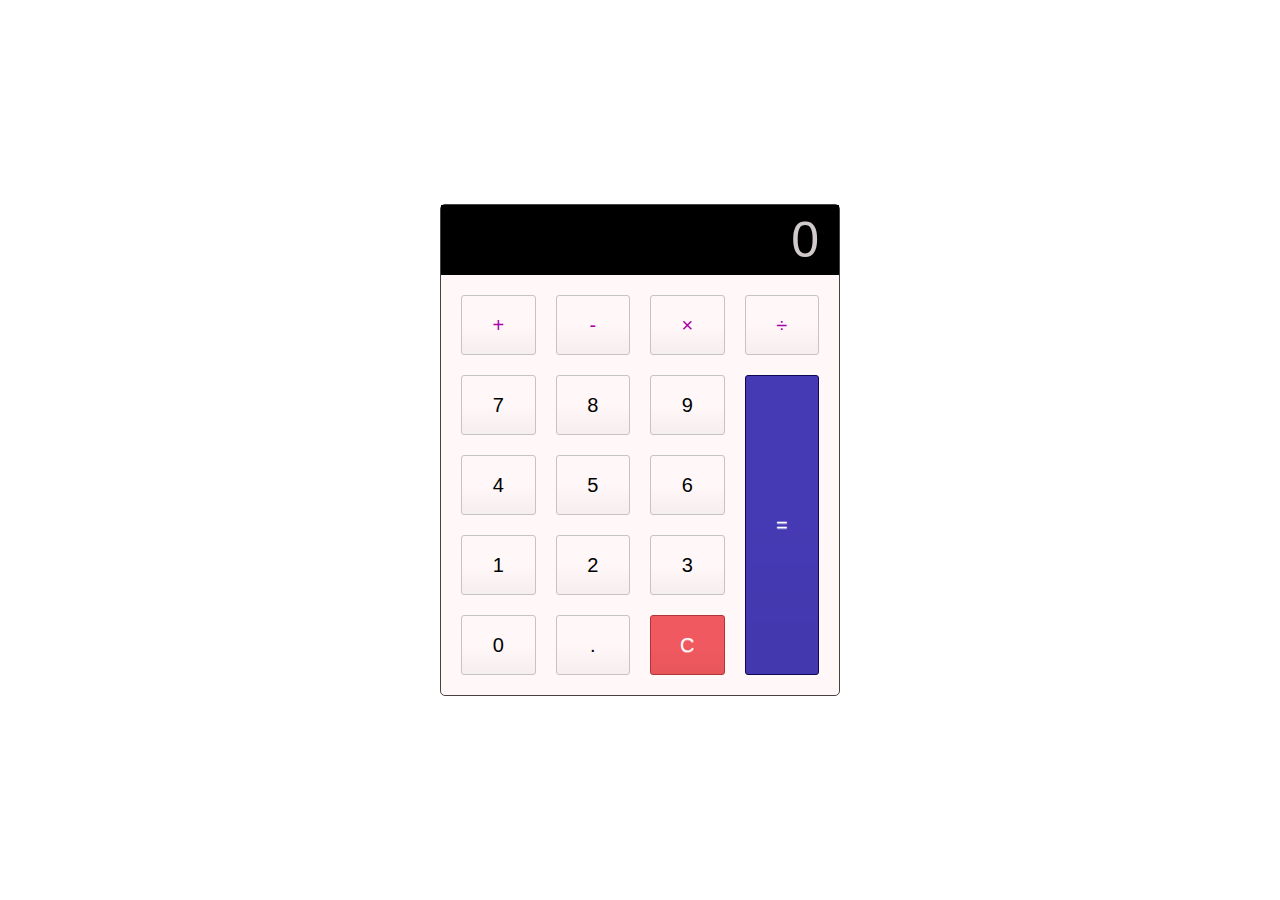
==== index.html @ fa0ab99a "updatee" ====
<!DOCTYPE html>
<html>

<head>
    <link rel="stylesheet" href="calculator style.css">
</head>

<body>
    <div class="calculator">
    <input type="text" class="screen" value="0" disabled>

        <div class="keys">
            <button type="button" class="operator" data-action="add">+</button>
            <button type="button" class="operator" data-action="subtract">-</button>
            <button type="button" class="operator" data-action="multiply">&times</button>
            <button type="button" class="operator" data-action="divide">&divide</button>
        
            <button type="button" value ="7">7</button>
            <button type="button" value ="8">8</button>
            <button type="button" value ="9">9</button>

            <button type="button" value ="4">4</button>
            <button type="button" value ="5">5</button>
            <button type="button" value ="6">6</button>
        
            <button type="button" value ="1">1</button>
            <button type="button" value ="2">2</button>
            <button type="button" value ="3">3</button>
        
            <button type="button" value ="0">0</button>
            <button type="button" class ="decimal" data-action="decimal">.</button>
            <button type="button" class ="all-clear" data-action="clear">C</button>
            
            <button type="button" class="equal" data-action="equal">=</button>
        </div>
    </div>


    <script type="text/javascript">
        alert("This alert box was called with the onload event");
      </script>

</body>

</html>
---- calculator style.css ----
html {
    font-size: 62.5%;
    box-sizing: border-box;
  }
  
  *, *::before, *::after {
      margin: 0;
      padding: 0;
      box-sizing: inherit;
  }

  .calculator {
      border: 1px solid rgb(70, 66, 66);
      border-radius: 5px;
      position: absolute;
      top: 50%;
      left: 50%;
      transform: translate(-50%, -50%);
      width: 400px;
      background-color: rgb(255, 247, 248);
  }

  .screen {
      width: 100%;
      font-size: 5rem;
      height: 70px;
      border: none;
      background-color: black;
      color: rgb(209, 202, 202);
      text-align: right;
      padding-right: 20px;
      padding-left: 10px;
  }

  button {
      height: 60px;
      background-color: #fff;
      border-radius: 3px;
      border: 1px solid #c4c4c4;
      font-size: 2rem;
      background-color: transparent;
      background-image: linear-gradient(to bottom,transparent,transparent 50%,rgba(0,0,0,.04));
      text-shadow: 0 1px rgba(255,255,255,.4);
    }

  button:hover {
    background-color: rgb(218, 214, 214);
  }
  
  .operator {
    color: #aa00aa;
  }
  
  .all-clear {
    background-color: #f0595f;
    border-color: #b0353a;
    color: #fff;
  }

  .all-clear:hover {
    background-color: #f17377;
  }

  .equal {
    background-color: #463ab4;
    border-color: #0d0853;
    color: #fff;
    height: 100%;
    grid-area: 2 / 4 / 6 / 5;
  }
  
  .equal:hover {
    background-color: #5f56ad;
    ;
  }
  
  .keys {
    display: grid;
    grid-template-columns: repeat(4, 1fr);
    grid-gap: 20px;
    padding: 20px;
  }
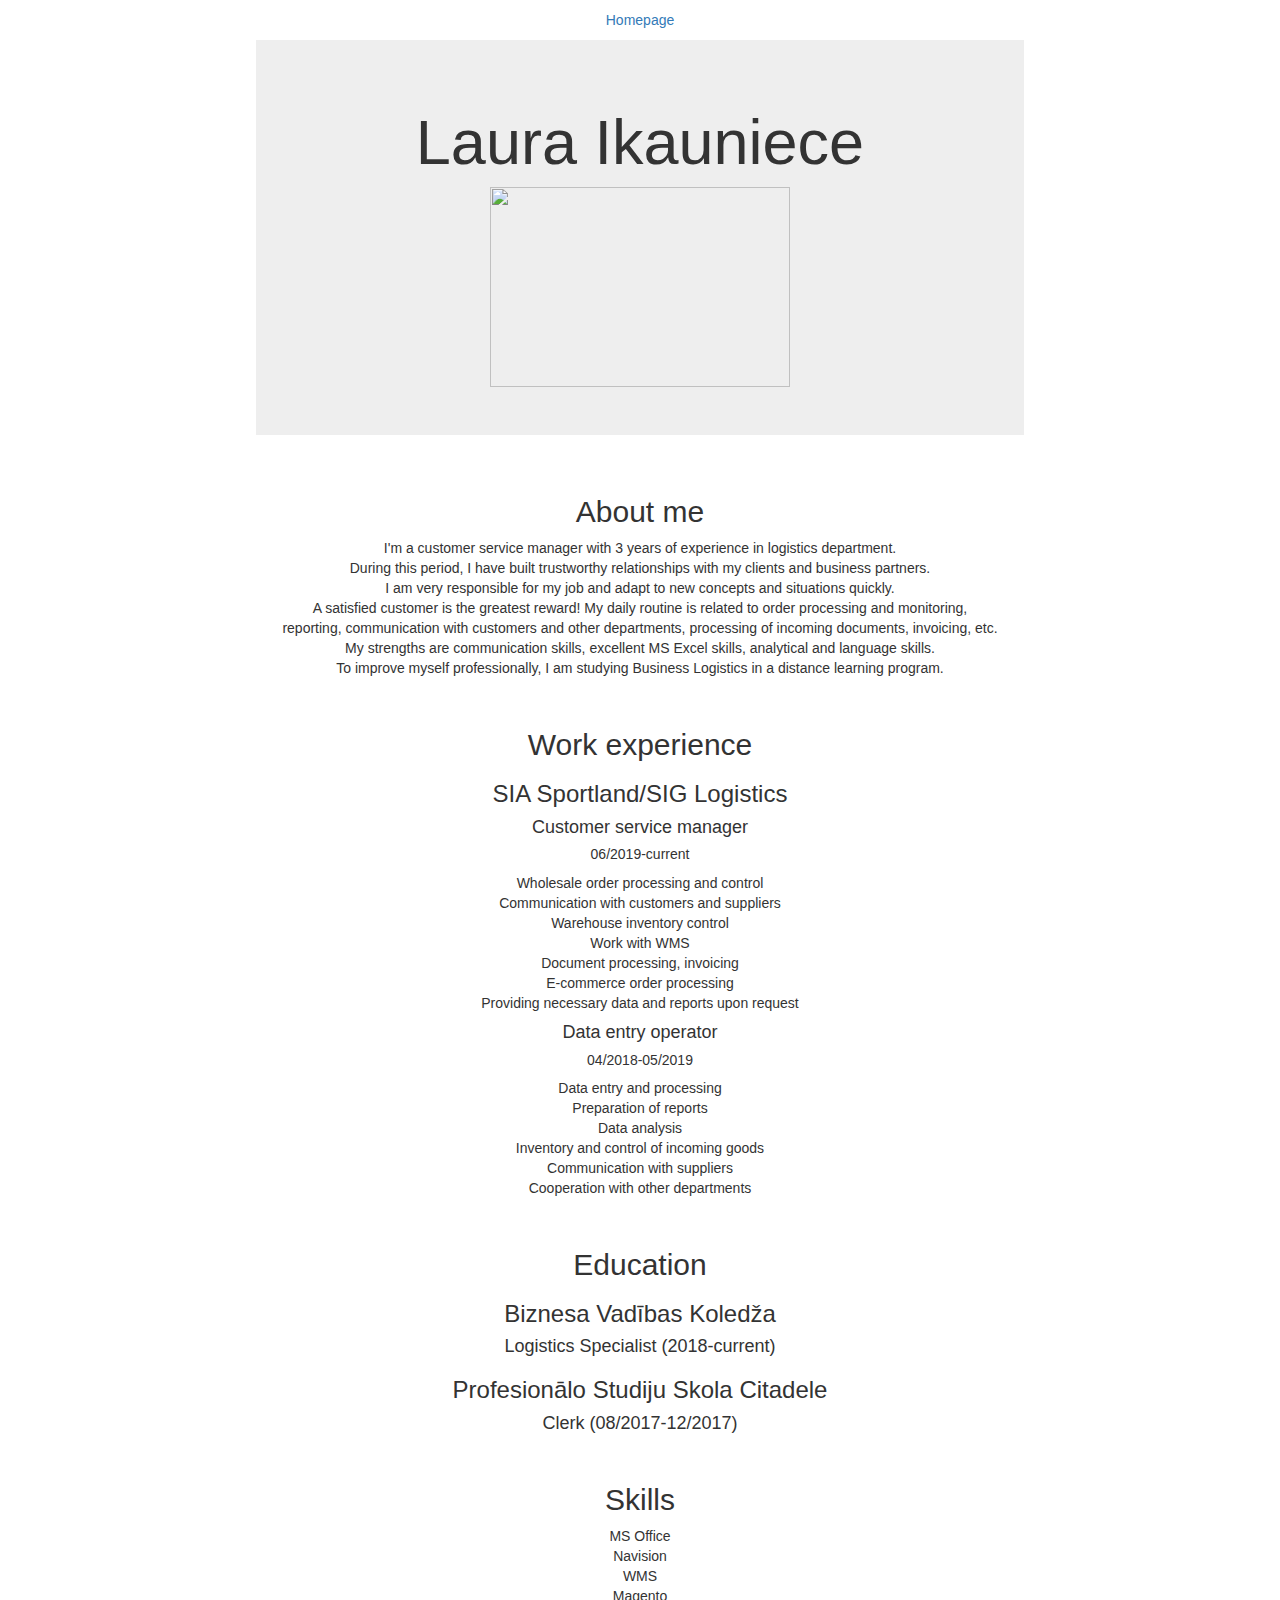
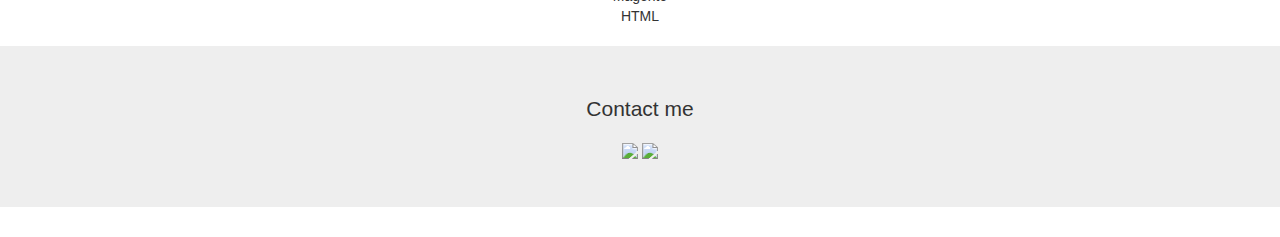
==== commit 7ae3293f: "uuu" ====
--- a/index.html
+++ b/index.html
@@ -1,46 +1,91 @@
 <!DOCTYPE html>
-<html>
-
+<html lang="en">
 <head>
-    <link rel="stylesheet" href="calculator style.css">
+    <title>Laura Ikauniece</title>
+    <meta charset="UTF-8">
+    <link href="cv.css" rel="stylesheet">
+    <meta name="viewport" content="width=device-width, initial-scale=1.0">
+    <link rel="stylesheet" href="https://maxcdn.bootstrapcdn.com/bootstrap/3.4.1/css/bootstrap.min.css">
+    <script src="https://ajax.googleapis.com/ajax/libs/jquery/3.5.1/jquery.min.js"></script>
+    <script src="https://maxcdn.bootstrapcdn.com/bootstrap/3.4.1/js/bootstrap.min.js"></script>
 </head>
 
 <body>
-    <div class="calculator">
-    <input type="text" class="screen" value="0" disabled>
-
-        <div class="keys">
-            <button type="button" class="operator" data-action="add">+</button>
-            <button type="button" class="operator" data-action="subtract">-</button>
-            <button type="button" class="operator" data-action="multiply">&times</button>
-            <button type="button" class="operator" data-action="divide">&divide</button>
-        
-            <button type="button" value ="7">7</button>
-            <button type="button" value ="8">8</button>
-            <button type="button" value ="9">9</button>
-
-            <button type="button" value ="4">4</button>
-            <button type="button" value ="5">5</button>
-            <button type="button" value ="6">6</button>
-        
-            <button type="button" value ="1">1</button>
-            <button type="button" value ="2">2</button>
-            <button type="button" value ="3">3</button>
-        
-            <button type="button" value ="0">0</button>
-            <button type="button" class ="decimal" data-action="decimal">.</button>
-            <button type="button" class ="all-clear" data-action="clear">C</button>
-            
-            <button type="button" class="equal" data-action="equal">=</button>
-        </div>
+<div class="topnav">
+    <a href="index.html">Homepage</a>
+</div>
+    <div class="jumbotron text-center">
+        <h1>Laura Ikauniece</h1>
+        <img src="https://c.files.bbci.co.uk/12A9B/production/_111434467_gettyimages-1143489763.jpg" width="300" height="200">
     </div>
 
+    <div>
+    <h2>About me</h2>
+    <p> I'm a customer service manager with 3 years of experience in logistics department.<br>
+        During this period, I have built trustworthy relationships with my clients and business partners.<br> 
+        I am very responsible for my job and adapt to new concepts and situations quickly.<br>
+        A satisfied customer is the greatest reward! My daily routine is related to order processing and monitoring,<br> 
+        reporting, communication with customers and other departments, processing of incoming documents, invoicing, etc.<br> 
+        My strengths are communication skills, excellent MS Excel skills, analytical and language skills.<br>
+        To improve myself professionally, I am studying Business Logistics in a distance learning program.</p>
+    </div>
 
-    <script type="text/javascript">
-        alert("This alert box was called with the onload event");
-      </script>
+    <div>
+        <h2>Work experience</h2>
+            <h3>SIA Sportland/SIG Logistics</h3>
+            <h4>Customer service manager</h4>
+            <h5>06/2019-current</h5>
+                <ul class="list">
+                    <li>Wholesale order processing and control</li>
+                    <li>Communication with customers and suppliers</li>
+                    <li> Warehouse inventory control</li>
+                    <li>Work with WMS</li>
+                    <li>Document processing, invoicing</li> 
+                    <li>E-commerce order processing</li>
+                    <li> Providing necessary data and reports upon request</li>
+                </ul>
+
+            <h4>Data entry operator</h4>
+            <h5>04/2018-05/2019</h5>
+                <ul class="list">
+                    <li>Data entry and processing</li>
+                    <li>Preparation of reports</li>
+                    <li>Data analysis</li>
+                    <li>Inventory and control of incoming goods</li>
+                    <li>Communication with suppliers</li>
+                    <li>Cooperation with other departments</li>
+                </ul>
+    </div>
+
+    <div>
+        <h2>Education</h2>
+ 
+        <h3>Biznesa Vadības Koledža</h3>
+        <h4>Logistics Specialist (2018-current)</h4>
+        <h3>Profesionālo Studiju Skola Citadele</h3>
+        <h4>Clerk (08/2017-12/2017)</h4>
+    </div>
+
+    <div>
+        <h2>Skills</h2>
+
+        <ul>
+            <li>MS Office</li>
+            <li>Navision</li>
+            <li>WMS</li>
+            <li>Magento</li>
+            <li>HTML</li>
+            
+        </ul>
+    </div> 
 
 </body>
 
-</html>
+<footer class="jumbotron text-center">
+    <p>Contact me</p> 
+    <a href="https://www.facebook.com/shirolv/" target="_blank"><img src="https://cdn.iconscout.com/icon/free/png-256/facebook-logo-2019-1597680-1350125.png" width="20px" class="icon"></a>
+    <a href="https://www.instagram.com/laura.ikauniece/?fbclid=IwAR0QBk7-5PcIYWHaXCot9bhuOblBxMO57xc6brdKB1jN_JJ4NTwTatI1Sk4" target="_blank">
+    <img src="https://upload.wikimedia.org/wikipedia/commons/thumb/a/a5/Instagram_icon.png/768px-Instagram_icon.png" width="20" class="icon"> </a>
+</footer>
 
+</html>--- a/cv.css
+++ b/cv.css
@@ -0,0 +1,23 @@
+div {
+    margin: auto;
+    width: 60%;
+    padding: 10px;
+    text-align: center;
+}
+
+footer {
+    position: relative;
+    left: 0;
+    bottom: 0;
+    width: 100%;
+    text-align: center;    
+}
+
+.icon {
+    size: 30px;
+}
+ul {
+    list-style-type: none; /* Remove bullets */
+    padding: 0; /* Remove padding */
+    margin: 0; /* Remove margins */
+  }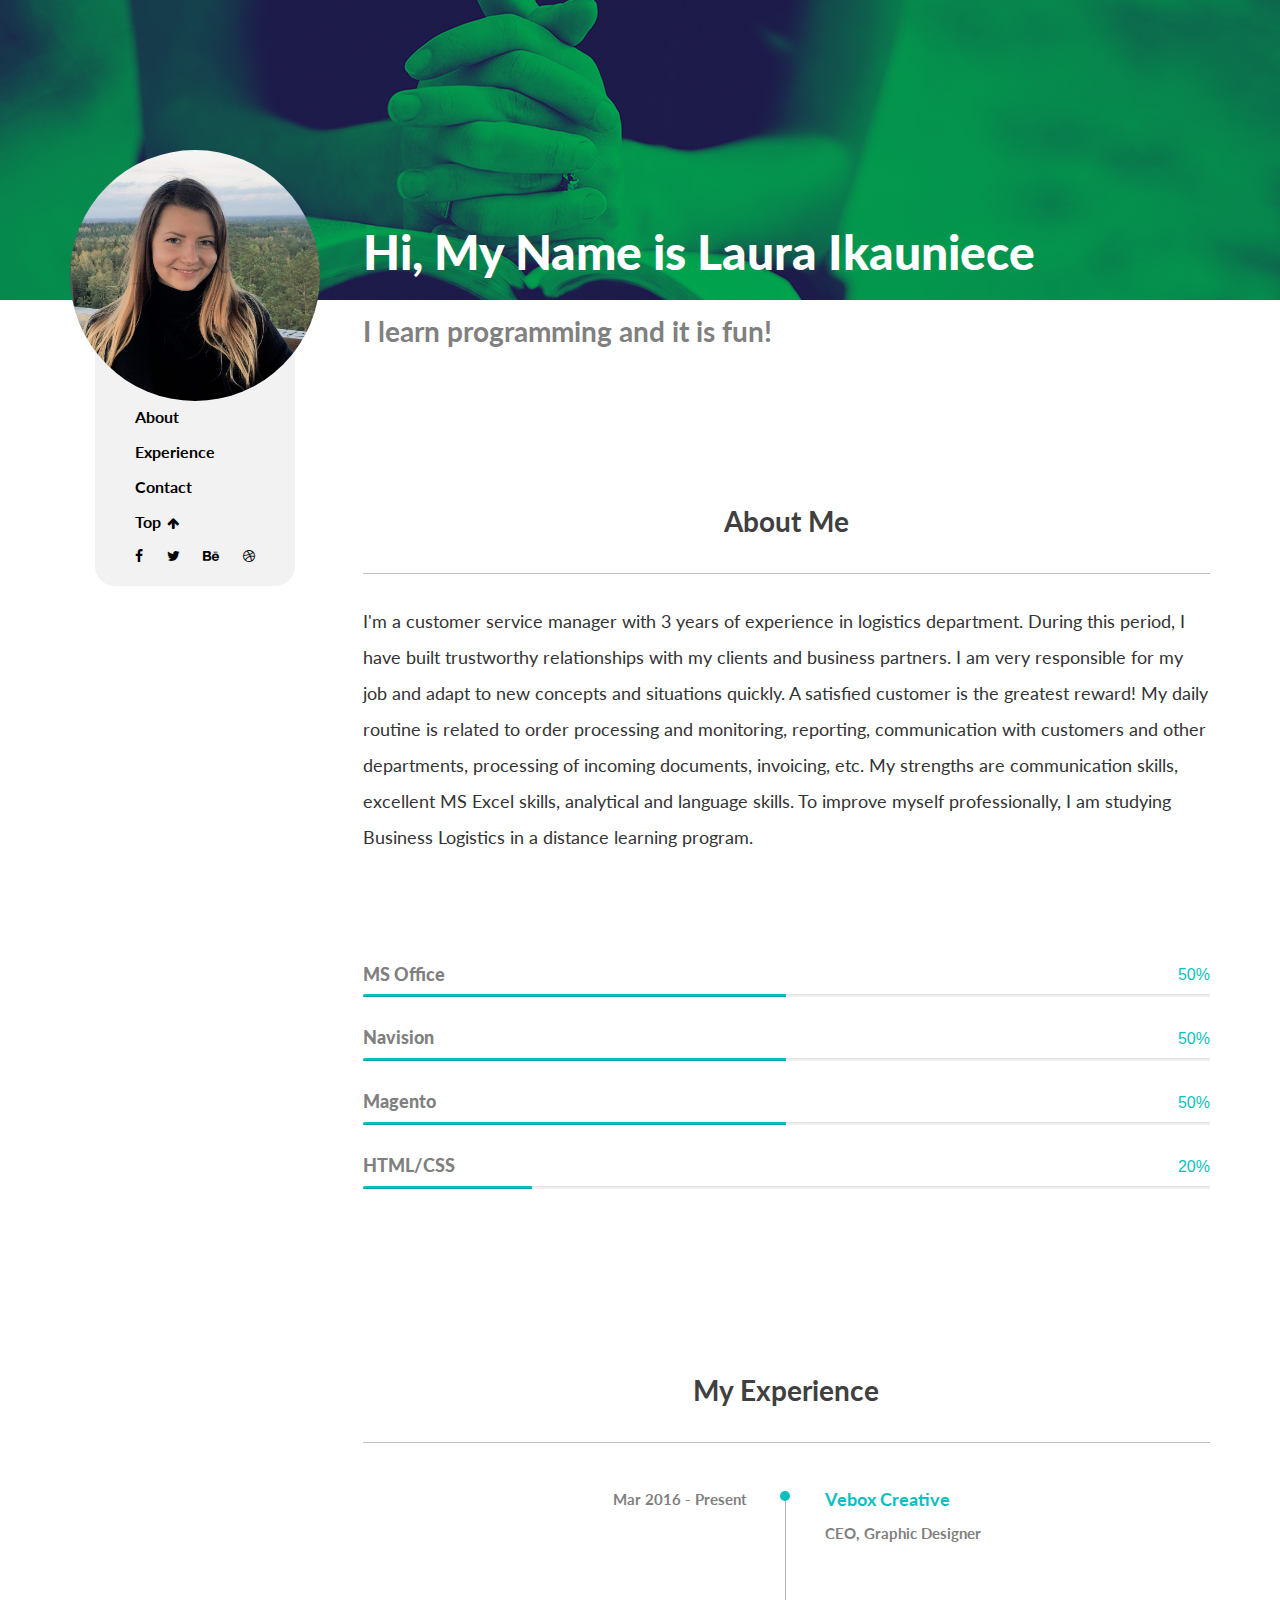
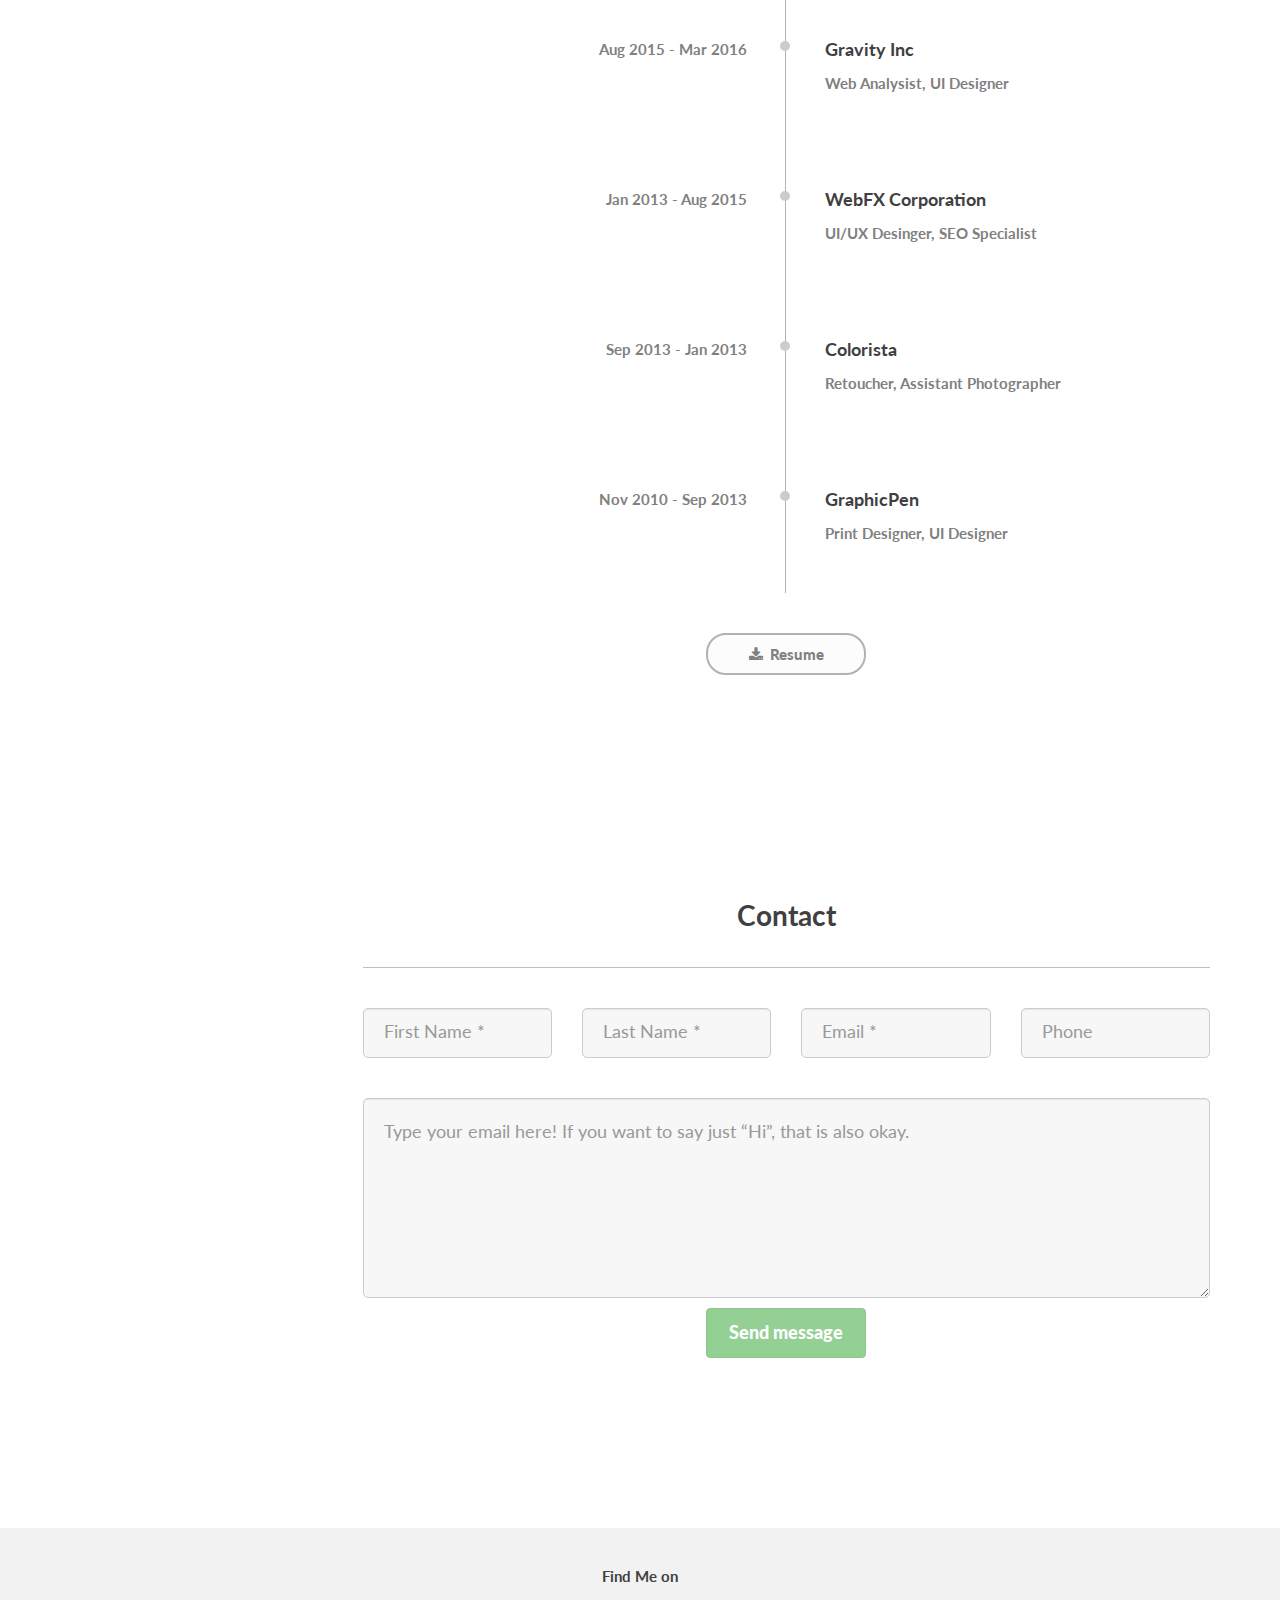
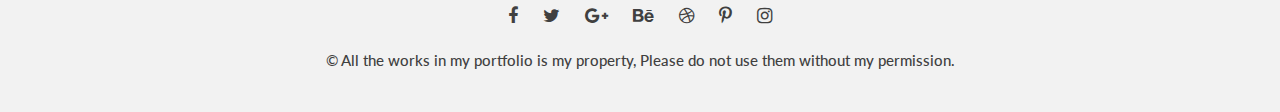
==== commit fb01cb22: "...." ====
--- a/index.html
+++ b/index.html
@@ -1,91 +1,479 @@
 <!DOCTYPE html>
+<!--[if lt IE 7 ]><html class="ie ie6" lang="en"> <![endif]-->
+<!--[if IE 7 ]><html class="ie ie7" lang="en"> <![endif]-->
+<!--[if IE 8 ]><html class="ie ie8" lang="en"> <![endif]-->
+<!--[if (gte IE 9)|!(IE)]><!-->
 <html lang="en">
+<!--<![endif]-->
+
 <head>
-    <title>Laura Ikauniece</title>
-    <meta charset="UTF-8">
-    <link href="cv.css" rel="stylesheet">
-    <meta name="viewport" content="width=device-width, initial-scale=1.0">
-    <link rel="stylesheet" href="https://maxcdn.bootstrapcdn.com/bootstrap/3.4.1/css/bootstrap.min.css">
-    <script src="https://ajax.googleapis.com/ajax/libs/jquery/3.5.1/jquery.min.js"></script>
-    <script src="https://maxcdn.bootstrapcdn.com/bootstrap/3.4.1/js/bootstrap.min.js"></script>
+
+<!-- Basic Page Needs
+  ================================================== -->
+<meta charset="utf-8">
+<title>Laura</title>
+<meta name="description" content="">
+<meta name="author" content="">
+
+<meta name="viewport" content="width=device-width, initial-scale=1, maximum-scale=1">
+
+<!-- CSS
+  ================================================== -->
+
+<link rel="stylesheet" href="stylesheets/animate.css">
+<link rel="stylesheet" href="stylesheets/layout.css">
+<link rel="stylesheet" href="stylesheets/responsive.css">
+<link rel="stylesheet" href="bootstrap/css/bootstrap.min.css">
+
+<link rel="stylesheet" type="text/css" href="image_gallery/css/jquery.fancybox.css">
+<link rel="stylesheet" href="image_gallery/css/styles.css">
+    
+<link href="http://maxcdn.bootstrapcdn.com/font-awesome/4.4.0/css/font-awesome.min.css" rel="stylesheet">
+
+ <!-- jQuery (necessary for Bootstrap's JavaScript plugins) -->
+    <script src="https://ajax.googleapis.com/ajax/libs/jquery/1.12.4/jquery.min.js"></script>
+    <!-- Include all compiled plugins (below), or include individual files as needed -->
+    <script src="bootstrap/js/bootstrap.min.js"></script>
+
+ 
+
+<!--[if IE 7]>
+        <link rel="stylesheet" type="text/css" href="stylesheets/ie7.css">
+<![endif]-->
+<!--[if lt IE 9]>
+		<script src="http://html5shim.googlecode.com/svn/trunk/html5.js"></script>
+	<![endif]-->
+
+<!-- Favicons
+	================================================== -->
+
+
 </head>
-
 <body>
-<div class="topnav">
-    <a href="index.html">Homepage</a>
+
+<!-- Primary Page Layout
+	================================================== --> 
+     <!-- Start  Mobile & Tab Header-->
+    <div class="rzm_mobile_header col-sm-12 col-xs-12 hidden-lg hidden-md">
+        <div class="mob_nav  navbar navbar-inverse navbar-fixed-top" id="slide-nav">
+        	
+        	<div class="navbar-header">
+				 <a class="navbar-toggle"></a>
+             </div>
+
+             <div id="slidemenu" class="navbar-default navbar-inverse">
+                    <ul class="nav navbar-nav primary">
+               
+                    <li><a href="#home">About </a></li>
+                    <li><a href="#experience">Experience</a></li>
+                    <li><a class="contact-form" href="#contact">Contact</a></li>
+                    
+                  </ul>
+             </div>
+        </div>
+    </div>
+  
+    <!-- End  Mobile & Tab Header-->
+   <!-- Start outside-header -->
+<div class="rzm_outside-header" id="home">
+ 
+  
 </div>
-    <div class="jumbotron text-center">
-        <h1>Laura Ikauniece</h1>
-        <img src="https://c.files.bbci.co.uk/12A9B/production/_111434467_gettyimages-1143489763.jpg" width="300" height="200">
-    </div>
-
-    <div>
-    <h2>About me</h2>
-    <p> I'm a customer service manager with 3 years of experience in logistics department.<br>
-        During this period, I have built trustworthy relationships with my clients and business partners.<br> 
-        I am very responsible for my job and adapt to new concepts and situations quickly.<br>
-        A satisfied customer is the greatest reward! My daily routine is related to order processing and monitoring,<br> 
-        reporting, communication with customers and other departments, processing of incoming documents, invoicing, etc.<br> 
-        My strengths are communication skills, excellent MS Excel skills, analytical and language skills.<br>
-        To improve myself professionally, I am studying Business Logistics in a distance learning program.</p>
-    </div>
-
-    <div>
-        <h2>Work experience</h2>
-            <h3>SIA Sportland/SIG Logistics</h3>
-            <h4>Customer service manager</h4>
-            <h5>06/2019-current</h5>
-                <ul class="list">
-                    <li>Wholesale order processing and control</li>
-                    <li>Communication with customers and suppliers</li>
-                    <li> Warehouse inventory control</li>
-                    <li>Work with WMS</li>
-                    <li>Document processing, invoicing</li> 
-                    <li>E-commerce order processing</li>
-                    <li> Providing necessary data and reports upon request</li>
-                </ul>
-
-            <h4>Data entry operator</h4>
-            <h5>04/2018-05/2019</h5>
-                <ul class="list">
-                    <li>Data entry and processing</li>
-                    <li>Preparation of reports</li>
-                    <li>Data analysis</li>
-                    <li>Inventory and control of incoming goods</li>
-                    <li>Communication with suppliers</li>
-                    <li>Cooperation with other departments</li>
-                </ul>
-    </div>
-
-    <div>
-        <h2>Education</h2>
+<!-- End outside-header -->
+<!-- Start Outside Main -->
+
+<div class="outside-main" id="page-content">
+  
+  <!-- Start Main Container -->
+  <div class="container">
+    <div class="row">
+        <div class="col-md-3 col-sm-12 rzm_profile_nav">
+            <div class="sticky">
+           <div class="logo">
+            <img src="img/145654872_1210240629371472_6794753994747252768_n.jpg" alt="profile_photo" class="img-responsive img-circle">
+           </div>
+             <!-- Start primary navigation -->
+          <div class="rzm_main_menu hidden-sm hidden-xs">
+              <ul class="primary">
+           
+                <li class="first"><a href="#home">About </a></li>
+                <li><a href="#experience">Experience</a></li>
+                <li><a class="contact-form" href="#contact">Contact</a></li>
+                <li><a href="#home" class="go_to_top">Top <i class="fa fa-arrow-up" aria-hidden="true"></i></a></li>
+              </ul>
+              
+              <div class="social_nav">
+               <a href=""><i class="fa fa-facebook" aria-hidden="true"></i></a>
+               <a href=""><i class="fa fa-twitter" aria-hidden="true"></i></a>
+               <a href=""><i class="fa fa-behance" aria-hidden="true"></i></a>
+               <a href=""><i class="fa fa-dribbble" aria-hidden="true"></i></a>
+              </div>
+          </div>
+          <!-- End Primary navigation -->
+        </div>
+    
+        </div>
+    
+    <div class="clearfix"></div>
+    <!-- Start Profile Section -->
+    <section class="col-md-9 col-sm-12 col-xs-12 col-md-offset-3 first profile rez_about">
+      <div class="rez_top_title">
+      		<h1>Hi, My Name is Laura Ikauniece</h1>
+            <p>I learn programming and it is fun!</p>
+      </div>
+      <h1 class="title">About Me</h1>
+     
+      <!-- Start About section -->
+      <div class="col-md-12 col-sm-12 col-xs-12  omega  about">
+        <p class="about_info"> I'm a customer service manager with 3 years of experience in logistics department.
+            During this period, I have built trustworthy relationships with my clients and business partners.
+            I am very responsible for my job and adapt to new concepts and situations quickly.
+            A satisfied customer is the greatest reward! My daily routine is related to order processing and monitoring,
+            reporting, communication with customers and other departments, processing of incoming documents, invoicing, etc.
+            My strengths are communication skills, excellent MS Excel skills, analytical and language skills.
+            To improve myself professionally, I am studying Business Logistics in a distance learning program.</p>
+
+        <div class="rzm_progress_bar">
+            <h4>MS Office</h4>
+            <small class="pull-right rzm_perchantage">50%</small>
+            <div class="progress">
+                  <div class="progress-bar" role="progressbar" aria-valuenow="50" aria-valuemin="0" aria-valuemax="50" style="width: 10%;">
+                    <span class="sr-only">50% Complete</span>
+                  </div>
+            </div>
+        </div><!--Progress Item One-->
+    
+        <div class="rzm_progress_bar">
+            <h4>Navision</h4>
+            <small class="pull-right rzm_perchantage">50%</small>
+            <div class="progress">
+                  <div class="progress-bar" role="progressbar" aria-valuenow="50" aria-valuemin="0" aria-valuemax="50" style="width:5%;">
+                    <span class="sr-only">50% Complete</span>
+                  </div>
+            </div>
+
+            <div class="rzm_progress_bar">
+                <h4>Magento</h4>
+                <small class="pull-right rzm_perchantage">50%</small>
+                <div class="progress">
+                      <div class="progress-bar" role="progressbar" aria-valuenow="50" aria-valuemin="0" aria-valuemax="50" style="width:5%;">
+                        <span class="sr-only">50% Complete</span>
+                      </div>
+                </div>
+
+                <div class="rzm_progress_bar">
+                    <h4>HTML/CSS</h4>
+                    <small class="pull-right rzm_perchantage">20%</small>
+                    <div class="progress">
+                          <div class="progress-bar" role="progressbar" aria-valuenow="20" aria-valuemin="0" aria-valuemax="20" style="width:5%;">
+                            <span class="sr-only">20% Complete</span>
+                          </div>
+                    </div>
+      </div>
+      
+      <!-- End About -->
+      
+      <div class="clear">
+      </div>
+      
+    </section>
+    <!-- End About section -->
+
+   <!-- Start Experience section -->
+    <section class="col-md-9 col-sm-12 col-xs-12 col-md-offset-3 rzm_experience" id="experience">
+      <h1 class="title">My Experience</h1>
+      <div id="rzm_timeline">
+            
+        <div class="row rzm_timeline-movement">
+        
+            <div class="rzm_timeline-badge active_box">    
+            </div>
+        
+        
+            <div class="col-sm-6 col-xs-12 rzm_timeline-item">
+                <div class="row">
+                    <div class="col-sm-11 col-xs-12">
+                        <div class="rzm_timeline-panel credits">
+                            <ul class="rzm_timeline-panel-ul">
+                                <li>Mar 2016 - Present </li>
+                            </ul>
+                        </div>
+        
+                    </div>
+                </div>
+            </div>
+        
+            <div class="col-sm-6 col-xs-12  rzm_timeline-item">
+                <div class="row">
+                    <div class="col-sm-offset-1 col-sm-11 col-xs-12">
+                        <div class="rzm_timeline-panel debits">
+                            <ul class="rzm_timeline-panel-ul active">
+                                <li><span class="rzm_importo">Vebox Creative</span></li>
+                                <li><span class="rzm_causale">CEO, Graphic Designer </span> </li>
+                                
+                            </ul>
+                        </div>
+        
+                    </div>
+                </div>
+            </div>
+        </div>
+        
+        <!--due -->
+        
+        <div class="row rzm_timeline-movement">
+        
+            <div class="rzm_timeline-badge ">    
+            </div>
+        
+        
+            <div class="col-sm-6 col-xs-12 rzm_timeline-item">
+                <div class="row">
+                    <div class="col-sm-11 col-xs-12">
+                        <div class="rzm_timeline-panel credits">
+                            <ul class="rzm_timeline-panel-ul">
+                                <li>Aug 2015 - Mar 2016 </li>
+                            </ul>
+                        </div>
+        
+                    </div>
+                </div>
+            </div>
+        
+            <div class="col-sm-6  col-xs-12 rzm_timeline-item">
+                <div class="row">
+                    <div class="col-sm-offset-1 col-sm-11 col-xs-12">
+                        <div class="rzm_timeline-panel debits">
+                            <ul class="rzm_timeline-panel-ul">
+                                <li><span class="importo">Gravity Inc</span></li>
+                                <li><span class="rzm_causale">Web Analysist, UI Designer </span> </li>
+                                </ul>
+                        </div>
+        
+                    </div>
+                </div>
+            </div>
+        </div>
+<!--Expeeience Item two-->
+<div class="row rzm_timeline-movement">
+        
+            <div class="rzm_timeline-badge">    
+            </div>
+        
+        
+            <div class="col-sm-6 col-xs-12 rzm_timeline-item">
+                <div class="row">
+                    <div class="col-sm-11 col-xs-12">
+                        <div class="rzm_timeline-panel credits">
+                            <ul class="rzm_timeline-panel-ul">
+                                <li>Jan 2013 - Aug 2015 </li>
+                            </ul>
+                        </div>
+        
+                    </div>
+                </div>
+            </div>
+        
+            <div class="col-sm-6  col-xs-12 rzm_timeline-item">
+                <div class="row">
+                    <div class="col-sm-offset-1 col-sm-11 col-xs-12">
+                        <div class="rzm_timeline-panel debits">
+                            <ul class="rzm_timeline-panel-ul">
+                                <li><span class="importo">WebFX Corporation</span></li>
+                                <li><span class="rzm_causale">UI/UX Desinger, SEO Specialist </span> </li>
+                               
+                            </ul>
+                        </div>
+        
+                    </div>
+                </div>
+            </div>
+            
+  </div>
+<!--expereince Item three-->
+<div class="row rzm_timeline-movement">
+        
+            <div class="rzm_timeline-badge">    
+            </div>
+        
+        
+            <div class="col-sm-6  rzm_timeline-item">
+                <div class="row">
+                    <div class="col-sm-11 col-xs-12">
+                        <div class="rzm_timeline-panel credits">
+                            <ul class="rzm_timeline-panel-ul">
+                                <li>Sep 2013 - Jan 2013 </li>
+                            </ul>
+                        </div>
+        
+                    </div>
+                </div>
+            </div>
+        
+            <div class="col-sm-6  rzm_timeline-item">
+                <div class="row">
+                    <div class="col-sm-offset-1 col-sm-11 col-xs-12">
+                        <div class="rzm_timeline-panel debits">
+                            <ul class="rzm_timeline-panel-ul">
+                                <li><span class="importo">Colorista</span></li>
+                                <li><span class="rzm_causale">Retoucher, Assistant Photographer </span> </li>
+                               
+                            </ul>
+                        </div>
+        
+                    </div>
+                </div>
+            </div>
+            
+        </div>
+<!--expereince Item four-->
+<div class="row rzm_timeline-movement">
+        
+            <div class="rzm_timeline-badge">    
+            </div>
+        
+        
+            <div class="col-sm-6  rzm_timeline-item">
+                <div class="row">
+                    <div class="col-sm-11 col-xs-12">
+                        <div class="rzm_timeline-panel credits">
+                            <ul class="rzm_timeline-panel-ul">
+                                <li>Nov 2010 - Sep 2013 </li>
+                            </ul>
+                        </div>
+        
+                    </div>
+                </div>
+            </div>
+        
+            <div class="col-sm-6  rzm_timeline-item">
+                <div class="row">
+                    <div class="col-sm-offset-1 col-sm-11 col-xs-12">
+                        <div class="rzm_timeline-panel debits">
+                            <ul class="rzm_timeline-panel-ul">
+                                <li><span class="importo">GraphicPen</span></li>
+                                <li><span class="rzm_causale">Print Designer, UI Designer </span> </li>
+                               
+                            </ul>
+                        </div>
+        
+                    </div>
+                </div>
+            </div>
+            
+        </div>
+<!--expereince Item Five-->
+    
+        </div>
+		<div class="rzm_button">
+        	<a href="" class="btn btn-sm btn-default"><i class="fa fa-download" aria-hidden="true"></i>Resume</a>
+        </div>
+    </section>
+   <!-- End Experience section -->
+
+   <!-- Start Contact section -->
+   <section class="col-md-9 col-sm-12 col-xs-12 col-md-offset-3 rzm_contact" id="contact">
+   		<h1 class="title">Contact</h1>
+      <!-- Start Contact Form -->
+<form id="contact-form" method="post" action="contact-form.php" role="form">
+
+                        <div class="messages"></div>
+
+                        <div class="controls">
+
+                            <div class="row">
+                                <div class="col-md-3 col-xs-12 input-group">
+                                    <div class="form-group">
+                                        <input id="form_name" type="text" name="name" class="form-control" placeholder="First Name *" required="required" data-error="Firstname is required.">
+                                        <div class="help-block with-errors"></div>
+                                    </div>
+                                </div>
+                                <div class="col-md-3 col-xs-12 input-group">
+                                    <div class="form-group">
+                                        <input id="form_lastname" type="text" name="surname" class="form-control" placeholder="Last Name *" required="required" data-error="Lastname is required.">
+                                        <div class="help-block with-errors"></div>
+                                    </div>
+                                </div>
+                                  <div class="col-md-3 col-xs-12 input-group">
+                                    <div class="form-group">
+                                        <input id="form_email" type="email" name="email" class="form-control" placeholder="Email *" required="required" data-error="Valid email is required.">
+                                        <div class="help-block with-errors"></div>
+                                    </div>
+                                </div>
+                                <div class="col-md-3 col-xs-12 input-group">
+                                    <div class="form-group">
+                                        <input id="form_phone" type="tel" name="phone" class="form-control" placeholder="Phone">
+                                        <div class="help-block with-errors"></div>
+                                    </div>
+                                </div>
+                            </div>
+                          
+                              
+                          
+                            <div class="row">
+                                <div class="col-md-12 col-xs-12 input-group rzm_msz_box">
+                                    <div class="form-group">
+                                        <textarea id="form_message" name="message" class="form-control" placeholder="Type your email here! If you want to say just “Hi”, that is also okay." rows="6" required="required" data-error="Please,leave us a message."></textarea>
+                                        <div class="help-block with-errors"></div>
+                                    </div>
+                                </div>
+                                <div class="col-md-12">
+                                    <input type="submit" class="btn btn-success btn-send main-btn center-block" value="Send message">
+                                </div>
+                            </div>
+                        </div>
+
+                    </form>   
+<!-- End Contact Form -->
+   </section>
+   <!-- End Contact section -->
+  
+ </div>
+ </div><!-- End Main Container-->
+ </div> <!-- End Outside Main-->
  
-        <h3>Biznesa Vadības Koledža</h3>
-        <h4>Logistics Specialist (2018-current)</h4>
-        <h3>Profesionālo Studiju Skola Citadele</h3>
-        <h4>Clerk (08/2017-12/2017)</h4>
-    </div>
-
-    <div>
-        <h2>Skills</h2>
-
-        <ul>
-            <li>MS Office</li>
-            <li>Navision</li>
-            <li>WMS</li>
-            <li>Magento</li>
-            <li>HTML</li>
-            
-        </ul>
-    </div> 
-
+  <!-- Start footer section -->
+   		<section class="col-md-12 col-sm-12 col-xs-12 rzm_footer container-fluid">
+        	<div class="container">
+                <h4>Find Me on</h4>
+                <div class="rez_footer_social">
+                
+                       <a href=""><i class="fa fa-facebook" aria-hidden="true"></i></a>
+                        <a href=""><i class="fa fa-twitter" aria-hidden="true"></i></a>
+                        <a href=""><i class="fa fa-google-plus" aria-hidden="true"></i></a>
+                        <a href=""><i class="fa fa-behance" aria-hidden="true"></i></a>
+                        <a href=""><i class="fa fa-dribbble" aria-hidden="true"></i></a>
+                        <a href=""><i class="fa fa-pinterest-p" aria-hidden="true"></i></a>
+                        <a href=""><i class="fa fa-instagram" aria-hidden="true"></i></a>
+                   
+                </div>
+                <p>© All the works in my portfolio is my property, Please do not use them without my permission.</p>
+            </div>
+        </section>
+   <!-- End footer section -->
+<!-- JS
+	================================================== --> 
+
+<script src="javascripts/jquery.tipsy.js"></script> 
+
+<script src="javascripts/jquery.scrollTo-min.js" ></script> 
+<script src="javascripts/jquery.localscroll-min.js" ></script> 
+<script  src="javascripts/jquery.easing.1.3.js"></script> 
+<script src="javascripts/script.js"></script> 
+
+<!--contact form script starts-->
+<script src="contact.js"></script> 
+<script src="javascripts/jquery.validate.js" type="text/javascript"></script>
+
+<script src="image_gallery/js/isotope.min.js"></script>
+<script src="image_gallery/js/jquery.fancybox.pack.js"></script>
+<script src="image_gallery/js/main.js"></script>
+
+
+
+<!-- End Document
+================================================== -->
 </body>
 
-<footer class="jumbotron text-center">
-    <p>Contact me</p> 
-    <a href="https://www.facebook.com/shirolv/" target="_blank"><img src="https://cdn.iconscout.com/icon/free/png-256/facebook-logo-2019-1597680-1350125.png" width="20px" class="icon"></a>
-    <a href="https://www.instagram.com/laura.ikauniece/?fbclid=IwAR0QBk7-5PcIYWHaXCot9bhuOblBxMO57xc6brdKB1jN_JJ4NTwTatI1Sk4" target="_blank">
-    <img src="https://upload.wikimedia.org/wikipedia/commons/thumb/a/a5/Instagram_icon.png/768px-Instagram_icon.png" width="20" class="icon"> </a>
-</footer>
 
 </html>--- a/stylesheets/layout.css
+++ b/stylesheets/layout.css
@@ -0,0 +1,612 @@
+/*  
+Theme Name: Rezyme - Free Onepage CV/Resume Template 
+Description:  Responsive Resume is a clean resume template, which comes in 5 different colors, and can be use for any kind of bussines domain that you working.Display your professional skills,   		 			 education, portfolio,employment education in a new solid way, on every device, from phone, tablet, to desktop. 
+Version: 1.0
+Author: Themeplanet
+Author URI: http://themepla.net
+*/
+
+/* #Site Styles
+================================================== 
+1.0 General Typorgraphy
+2.0 Common Preset
+3.0 Header
+4.0 Profile
+5.0 Experience Timeline
+6.0 Clients Area
+7.0 Testimonial Area
+8.0 Contact Area
+9.0 Footer Area
+================================================== */
+/*========================================
+ 	==== 1.0 General Typorgraphy ====  
+========================================*/
+@import 'https://fonts.googleapis.com/css?family=Lato:300,400,700,900';
+
+body {
+	background:#fff;
+	font-family: 'Lato', sans-serif;
+	line-height:1.6em;
+	overflow-x:hidden;
+	color:#404040;
+}
+* {
+	-moz-box-sizing: border-box;
+	-webkit-box-sizing:border-box;
+	box-sizing:border-box;
+}
+
+/*===== Lists =====*/
+ul, ol { margin-bottom:0px; }
+ul li { margin-bottom:15px; }
+/*===== End Lists =====*/
+
+a { color:#00bbcc; }
+a:focus, a:hover, a.active {color:#00bbcc;  }
+section{
+}
+::-webkit-input-placeholder { /* Chrome/Opera/Safari */
+  font-size:18px !important;
+  font-family: 'Lato', sans-serif !important;
+}
+::-moz-placeholder { /* Firefox 19+ */
+  font-size:18px !important;
+  font-family: 'Lato', sans-serif !important;
+}
+:-ms-input-placeholder { /* IE 10+ */
+  font-size:18px !important;
+  font-family: 'Lato', sans-serif !important;
+}
+:-moz-placeholder { /* Firefox 18- */
+  font-size:18px !important;
+  font-family: 'Lato', sans-serif !important;
+}
+::placeholder{
+	font-size:18px !important;
+	font-family: 'Lato', sans-serif !important;
+}
+
+
+
+/*========================================
+ 	==== End General Typorgraphy ====  
+========================================*/
+/*========================================
+ 	==== 2.0 Common Preset ====  
+========================================*/
+.no_padding_left{
+	padding-left:0px !important;
+}
+.no_padding_right{
+	padding-right:0px !important;
+}
+.rzm_button a{
+	max-width:160px;
+	margin:40px auto;
+	display:block;
+	border-radius:20px;
+	color:#808080 !important;
+	border-color:#b2b2b2 !important;
+	font-family: 'Lato', sans-serif; font-weight:900;
+	font-size:15px;
+	padding: 8px 10px;
+	border-width:2px !important;
+	background:#fcfcfc;
+	
+}
+.rzm_button a:hover{
+	color:#fff !important;
+	background:#0abfbf;
+	border-color:#0abfbf !important;
+}
+.rzm_button i{
+	padding-right:7px;
+}
+.form-control:focus {
+  border-color: #00b3ab;
+  outline: 0;
+  -webkit-box-shadow: inset 0 1px 1px rgba(0,0,0,.075), 0 0 1px rgba(0, 179, 171, 1) !important;
+          box-shadow: inset 0 1px 1px rgba(0,0,0,.075), 0 0 1px rgba(0, 179, 171, 1) !important;
+}
+/*========================================
+ 	==== End Common Preset ====  
+========================================*/
+/*========================================
+ 	==== 3.0 Header ====  
+========================================*/
+.img-circle {
+   -moz-border-radius: 50% !important;
+   -webkit-border-radius: 50%;
+	 border-radius: 50%;
+}
+.rzm_outside-header {
+	width:100%;
+	background:url(../img/header_bacground.jpg) no-repeat center center;
+	min-height:300px;
+}
+.rzm_profile_nav{
+}
+/*===== .logo =====*/
+.logo img{
+	margin-top:-150px;
+	max-width: 250px;
+}
+/*===== End .logo =====*/
+
+.sticky{
+ position:fixed;
+ display:block;
+ z-index:1000;
+}
+
+.rzm_main_menu{
+	background:#f2f2f2;
+	margin-top:-80px;
+	max-width:200px;
+	margin-left:25px;
+	padding-top:85px;
+	padding-bottom:20px;
+	border-bottom-left-radius:20px;
+	border-bottom-right-radius:20px;
+}
+.rzm_profile_nav ul{
+ list-style:none;
+ 
+}
+.rzm_profile_nav .primary li {
+ color:#373737;
+ text-align:left;
+ height:20px;
+}
+.rzm_profile_nav .primary li a {
+	font-family: 'Lato', sans-serif;
+ text-decoration:none;
+ color:#000;
+ font-weight:700;
+ font-size:16px;
+}
+.rzm_profile_nav .primary li a:hover{
+ color:#0abfbf;
+}
+.go_to_top i{
+	font-size: 13px;
+    margin-left: 2px;
+}
+.social_nav{
+	text-align:center;
+}
+.social_nav a{
+	padding:10px;
+	color:#000;
+}
+.social_nav a:hover{
+	color:#00bbcc;
+}
+
+
+/*========================================
+ 	==== End Header ====  
+========================================*/
+
+/*========================================
+ 	====4.0 Profile ====  
+========================================*/
+.rez_about{
+	position:relative;
+}
+.rez_top_title h1{
+	color:#ffffff;
+	font-family: 'Lato', sans-serif; font-weight:900;
+	margin-top:-75px;
+	font-size:48px;
+}
+.rez_top_title p{
+	color:#808080;
+	font-size:28px;
+	font-family: 'Lato', sans-serif; font-weight:700;
+	margin-top:32px;
+	}
+h1.title {
+	color:#404040;
+	border-bottom:1px solid #bfbfbf;
+	text-align:center;
+	font-size:28px;
+	font-family: 'Lato', sans-serif; font-weight:700;
+	padding: 135px 0 36px 0;
+}
+.rzm_progress_bar{
+}
+.rzm_progress_bar h4{
+	color:#808080 !important;
+	font-family: 'Lato', sans-serif; font-weight:900;
+	
+}
+.rzm_progress_bar .progress {
+    height: 3px !important;
+	margin-bottom:31px;
+}
+.rzm_progress_bar .progress-bar{
+	background:#0abfbf;
+}
+.rzm_perchantage{
+	margin-top:-30px;
+	font-size:16px;
+	font-weight:400;
+	color:#0ABFBF;
+}
+.progress-bar {
+	-webkit-transition:all 0.8s ease-in-out;
+    -moz-transition:all 0.8s ease-in-out;  
+    -o-transition:all 0.8s ease-in-out;         
+    transition:all 0.8s ease-in-out;  
+}
+
+/*========================================
+ 	====End Profile ====  
+========================================*/
+
+.about{
+	padding-right: 0px !important;
+    padding-left: 0px !important; 
+	
+	}
+.about_info{
+	line-height: 36px;
+    font-size: 18px;
+	font-family: 'Lato', sans-serif; font-weight:400;
+	margin: 19px 0 110px 0;
+}
+.about_info a{
+	color:#00bbcc;
+	text-decoration:none;
+}
+
+
+/*========================================
+ 	====5.0 Experience Timeline ====  
+========================================*/
+
+#rzm_timeline {
+  list-style: none;
+  position: relative;
+  
+}
+#rzm_timeline:before {
+  top: 0;
+  bottom: 0;
+  position: absolute;
+  content: " ";
+  width: 1px;
+  background-color: #b2b2b2;
+  left: 50%;
+  margin-left: -1.5px;
+}
+#rzm_timeline .clearFix {
+  clear: both;
+  height: 0;
+}
+#rzm_timeline .rzm_timeline-badge {
+  color: #fff;
+  width: 10px;
+  height: 10px;
+  font-size: 1.2em;
+  text-align: center;
+  position: absolute;
+  left: 50%;
+  margin-left: -6px;
+  background-color: #cccccc;
+  z-index: 100;
+  border-top-right-radius: 50%;
+  border-top-left-radius: 50%;
+  border-bottom-right-radius: 50%;
+  border-bottom-left-radius: 50%;
+}
+#rzm_timeline .rzm_timeline-badge span.rzm_timeline-balloon-date-day {
+  font-size: 1.4em;
+}
+#rzm_timeline .rzm_timeline-badge span.rzm_timeline-balloon-date-month {
+  font-size: .7em;
+  position: relative;
+  top: -10px;
+}
+#rzm_timeline .rzm_timeline-badge.rzm_timeline-filter-movement {
+  background-color: #ffffff;
+  font-size: 1.7em;
+  height: 35px;
+  margin-left: -18px;
+  width: 35px;
+  top: 40px;
+}
+#rzm_timeline .rzm_timeline-badge.rzm_timeline-filter-movement a span {
+  color: #4997cd;
+  font-size: 1.3em;
+  top: -1px;
+}
+#rzm_timeline .rzm_timeline-badge.rzm_timeline-future-movement {
+  background-color: #ffffff;
+  height: 35px;
+  width: 35px;
+  font-size: 1.7em;
+  top: -16px;
+  margin-left: -18px;
+}
+#rzm_timeline .rzm_timeline-badge.rzm_timeline-future-movement a span {
+  color: #4997cd;
+  font-size: .9em;
+  top: 2px;
+  left: 1px;
+}
+.rzm_timeline-movement{
+	margin-top: 48px;
+}
+#rzm_timeline .rzm_timeline-movement {
+  position: relative;
+}
+#rzm_timeline .rzm_timeline-movement.rzm_timeline-movement-top {
+  height: 60px;
+}
+#rzm_timeline .rzm_timeline-movement .rzm_timeline-item {
+  padding: 0px 0;
+}
+#rzm_timeline .rzm_timeline-movement .rzm_timeline-item .rzm_timeline-panel {
+  color: #666;
+  position: relative;
+  margin-bottom:50px;
+}
+#rzm_timeline .rzm_timeline-movement .rzm_timeline-item .rzm_timeline-panel .rzm_timeline-panel-ul {
+  list-style: none;
+  padding: 0;
+  margin: 0;
+}
+#rzm_timeline .rzm_timeline-movement .rzm_timeline-item .rzm_timeline-panel.credits .rzm_timeline-panel-ul {
+  text-align: right;
+}
+#rzm_timeline .rzm_timeline-movement .rzm_timeline-item .rzm_timeline-panel.credits .rzm_timeline-panel-ul li {
+  color: #808080;
+  font-family: 'Lato', sans-serif; font-weight:700;
+  font-size:15px;
+ 
+}
+.rzm_timeline-panel-ul li{
+	line-height:17px !important;
+}
+#rzm_timeline .rzm_timeline-movement .rzm_timeline-item .rzm_timeline-panel.credits .rzm_timeline-panel-ul li span.importo {
+  color: #468c1f;
+  font-size: 1.3em;
+}
+#rzm_timeline .rzm_timeline-movement .rzm_timeline-item .rzm_timeline-panel.debits .rzm_timeline-panel-ul {
+  text-align: left;
+}
+#rzm_timeline .rzm_timeline-movement .rzm_timeline-item .rzm_timeline-panel.debits .rzm_timeline-panel-ul span.importo {
+     color: #404040;
+    font-family: 'Lato', sans-serif;
+    font-weight: 700;
+    font-size: 18px;
+}
+span.rzm_importo{
+	font-family: 'Lato', sans-serif;
+    font-weight: 700;
+    font-size: 18px;
+}
+span.rzm_importo:hover,.rzm_timeline-panel-ul span.importo:hover{
+	color:#0abfbf !important;
+	cursor:pointer;
+}
+
+.rzm_causale{
+	color: #808080;
+    font-family: 'Lato', sans-serif;
+    font-weight: 700;
+    font-size: 15px;
+}
+.active li .rzm_importo{
+	color:#0abfbf;
+	
+}
+#rzm_timeline .rzm_timeline-badge.active_box{
+	background-color:#0abfbf;
+}
+/*========================================
+ 	====End experience Timeline ====  
+========================================*/
+
+
+/*========================================
+ 	====6.0 Clients Area====  
+========================================*/
+.rzm_client p{
+	font-size:28px;
+	color:#404040;
+	font-family: 'Lato', sans-serif;
+	margin: 50px 0 30px 0;
+	font-weight:300;
+}
+.rzm_client small{
+	font-size:16px;
+	color:#808080;
+	font-family: 'Lato', sans-serif; 
+	font-weight:700;
+}
+.rzm_client_img{
+	margin-top:94px;
+	margin-bottom: 40px;
+}
+.rzm_client_img img{
+	padding:0px 30px;
+}
+
+
+/*========================================
+ 	====End Clients Area ====  
+========================================*/
+
+/*========================================
+ 	====7.0 Testimonial Area ====  
+========================================*/
+.rzm_testimonial_content {
+	margin-top: 62px;
+}
+.carousel-inner > .item{
+	border:none !important;
+}
+.adjust1 {
+	float: left;
+	width: 100%;
+	margin-bottom: 0;
+}
+.adjust2 {
+	margin: 0;
+}
+.rzm_Testimonial .carousel-indicators {
+    bottom: 8px;
+    left: 210px;
+}
+.carousel-indicators li{
+	background-color:#bfbfbf !important;
+	border:none !important;
+	margin: 0px 15px 0px 0px !important;
+}
+.carousel-indicators .active{
+	width:10px !important;
+	height:10px !important;
+	margin-right: 0px 15px 0px 0px !important;
+}
+
+.carousel-indicators .active{
+	background-color:#454545 !important;
+}
+.media-object {
+	margin: auto;
+	margin-top: -4%;
+}
+.caption p{
+	font-family: 'Lato', sans-serif;
+	font-size:16px;
+	font-weight:400;
+	line-height:24px;
+	color:#404040;
+}
+.caption blockquote p{
+	font-size:18px;
+	font-weight:700;
+	text-align:right;
+}
+
+.thumbnail{
+	border:none !important;
+}
+.caption blockquote{
+	float:right;
+	border-left:none;
+	padding: 0px 20px !important;
+}
+.caption blockquote small{
+	font-family: 'Lato', sans-serif;
+	line-height:6px !important;
+	font-size:15px;
+	font-weight:700;
+	color:#808080;
+	text-align:right;
+}
+.caption blockquote small::before {
+    content: '';
+}
+@media screen and (max-width: 768px) {
+.media-object {
+	margin-top: 0;
+}
+}
+.thumbnail .caption{
+	padding: 0 0 0 25px;
+}
+
+/*========================================
+ 	====End Testimonial Area ====  
+========================================*/
+
+/*========================================
+ 	====8.0 Contact Area ====  
+========================================*/
+.rzm_contact{
+	padding-bottom:170px;
+	padding-top:30px;
+}
+.rzm_contact .input-group{
+	float:left !important;
+	padding:10px 15px !important;
+	
+}
+
+.rzm_contact .input-group input{
+	border:1px solid #cccccc !important;
+	background:#f7f7f7 !important;
+	border-radius:5px !important;
+	margin-top:10px;
+	height:50px;
+	padding:0px 0px 0px 20px !important;
+	font-size:18px;
+}
+.rzm_msz_box textarea{
+	min-width:100%;
+	margin-top:10px;
+	-webkit-box-sizing: border-box;
+    -moz-box-sizing: border-box;
+    box-sizing: border-box;
+	display:block;
+	border:1px solid #cccccc !important;
+	background:#f7f7f7 !important;
+	border-radius:5px !important;
+	margin-bottom:30px;
+	height:200px !important;
+	padding-top:20px !important;
+	padding-left:20px !important;
+	font-size:18px;
+}
+.rzm_contact_form{
+	margin-top:40px;
+}
+.rzm_btn_block{
+	padding:20px 0px;
+}
+.main-btn{ background:#00bbcc; border-color:#00bbcc; color:#fff;min-width:160px;min-height:50px;font-family: 'Lato', sans-serif;font-size:18px !important; font-weight:900 !important;}
+.main-btn:hover{ background:#00c2cc;color:#fff !important;}
+/*========================================
+ 	====End Contact Area ====  
+========================================*/
+
+/*========================================
+ 	====9.0 Footer Area ====  
+========================================*/
+.rzm_footer{
+	width:100%;
+	height:auto;
+	color:#404040;
+	background:#f2f2f2;
+}
+.rzm_footer h4{
+	text-align:center;
+	font-family: 'Lato', sans-serif;
+	font-size:15px;
+	margin:40px 0 20px 0;
+	font-weight:700;
+}
+.rez_footer_social{
+	font-size:18px;
+	text-align:center;
+}
+.rez_footer_social a{
+	color:#404040;
+	padding:0 10px;
+}
+.rez_footer_social a i:hover{
+	color:#00b3ab;
+}
+.rzm_footer p{
+	text-align:center;
+	font-family: 'Lato', sans-serif; font-weight:500;
+	font-size:15px;
+	margin:20px 0 40px 0;
+}
+/*========================================
+ 	====End Footer Area ====  
+========================================*/
--- a/stylesheets/responsive.css
+++ b/stylesheets/responsive.css
@@ -0,0 +1,498 @@
+/*========================================
+    ==== Start Media Query ====  
+========================================*/
+/* Midium screens ----------- */
+@media (min-width:1300px){
+	.rzm_outside-header {
+	width:100%;
+	background:url(../img/header_bacground.jpg) no-repeat;
+	min-height:200px;
+}
+.thumbnail .media-object{
+	min-width:125%;
+}
+.rzm_Testimonial .carousel-indicators {
+    bottom: 10px;
+    left: 233px;
+}
+	.rzm_contact .input-group:nth-child(1){
+	float:left !important;
+	padding-left: 0px !important;
+	
+}
+	.rzm_contact .input-group:nth-child(3){
+	float:left !important;
+	padding-right:0px !important;
+	
+}
+	.rzm_contact .input-group:nth-child(5){
+	float:left !important;
+	padding-left:0px !important;
+	padding-right:0px !important;
+	
+}
+
+}
+/* Large screens ----------- */
+@media (min-width:1600px){
+	.rzm_outside-header {
+	width:100%;
+	background:url(../img/header_bacground.jpg) no-repeat;
+	min-height:300px;
+}
+	.rzm_profile_nav .primary li {
+    height: 36px;
+}
+	.rzm_profile_nav .primary li.first{
+	margin-top: 30px;
+}
+	.thumbnail .caption{
+	padding-left:30px !important;
+}
+	
+}
+
+
+/*Mobile Menu Css*/
+
+@media (max-width:767px) { 
+	
+	h1.title{
+	padding: 90px 0 18px 0;
+	font-size: 24px;
+}
+
+	.rzm_outside-header {
+	width:100%;
+	background:url(../img/header_bacground.jpg) no-repeat;
+	min-height:178px;
+	}
+
+	.rzm_client_img img{
+	margin:0 auto;
+	display:block;
+	padding:20px 0px;
+}
+	.rzm_Testimonial .carousel-indicators{
+	width:100%;
+	left:32.5%;
+}
+	.caption blockquote{
+	width: 100%;
+	margin-bottom: 30px;
+}
+	.caption blockquote small {
+    line-height: 18px !important;
+}
+	
+	
+.rez_top_title h1{
+	color: #404040;
+	font-size: 24px;
+	}
+.rez_top_title h1, .rez_top_title p{
+	text-align: center;
+	padding: 0 10px;
+	margin-top: 15px;
+}
+.rez_top_title p{
+	font-size: 16px;
+	color: #808080;
+	margin-top: 30px;
+	}
+.navbar-fixed-bottom, .navbar-fixed-top {
+    position: fixed !important;
+	}
+body.slide-active {
+    overflow-x: hidden
+}
+.no-margin-top {
+    margin-top: 0px!important
+}
+#page-content {
+    position: relative;
+    padding-top: 70px;
+    left: 0;
+}
+#page-content.slide-active {
+    padding-top: 70px;
+}
+
+#slide-nav .navbar-toggle {
+    cursor: pointer;
+    position: relative;
+    line-height: 0;
+    float: left;
+    margin: 0;
+    width: 30px;
+    height: 40px;
+    padding: 10px 0 0 0;
+    border: 0;
+    background: transparent;
+	
+}
+	#slide-nav  .navbar-toggle:before{
+font-family: FontAwesome;
+display: inline-block;
+font-size: 25px;
+text-rendering: auto;
+-webkit-font-smoothing: antialiased;
+-moz-osx-font-smoothing: grayscale;
+transform: translate(0, 0);
+content: "\f0c9";
+color: #0abfbf;
+margin-top: 5px;
+	}
+#slide-nav  .navbar-toggle.slide-active:before{
+	content: "\f00d";
+	font-family: FontAwesome;
+	color: #fff;
+		
+	}
+#slide-nav .navbar-toggle.slide-active .icon-bar {
+    background: #fff;
+}
+.navbar-header {
+    position: relative
+}
+
+.navbar.navbar-fixed-top.slide-active {
+    position: relative
+}
+
+#slide-nav .container {
+	    margin: 0!important;
+	    padding: 0!important;
+      height:100%;
+	}
+	#slide-nav .navbar-header {
+	    margin: 0 auto;
+	    padding: 0 15px;
+	}
+	#slide-nav .navbar.slide-active {
+	    position: absolute;
+	    width: 60%;
+	    top: -1px;
+	    z-index: 1000;
+	}
+	#slide-nav #slidemenu {
+	    background: #f7f7f7;
+	    left: -80%;
+	    width: 60%;
+	    min-width: 0;
+	    position: absolute;
+	    padding-left: 0;
+	    z-index: 2;
+	    top: -8px;
+	    margin: 0;
+	}
+	#slide-nav #slidemenu .navbar-nav {
+	    min-width: 0;
+	    width: 100%;
+	    margin: 0;
+	}
+	#slide-nav #slidemenu .navbar-nav .dropdown-menu li a {
+	    min-width: 0;
+	    width: 80%;
+	    white-space: normal;
+	}
+	#slide-nav {
+	    border-top: 0
+	}
+	#slide-nav.navbar-inverse #slidemenu {
+	    background: #333
+	}
+	
+	#navbar-height-col {
+	    position: fixed;
+	    top: 0;
+	    height: 100%;
+      bottom:0;
+	    width: 60%;
+	    left: -80%;
+	    background: #f7f7f7;
+	}
+	#navbar-height-col.inverse {
+	    background: #333;
+	    z-index: 999;
+	    border: 0;
+	}
+	#slide-nav .navbar-form {
+	    width: 100%;
+	    margin: 8px 0;
+	    text-align: center;
+	    overflow: hidden;
+	 
+	}
+	#slide-nav .navbar-form .form-control {
+	    text-align: center
+	}
+	#slide-nav .navbar-form .btn {
+	    width: 100%
+	}
+	#slidemenu ul li {
+    position: relative; 
+    line-height: 20px;
+    display: inline-block;
+    width: 100%;
+}
+	.navbar-header.slide-active{
+		z-index: 999999;
+		
+	}
+
+#slidemenu ul li:before {
+    content: '';
+    position: absolute;
+    top: 0;
+    left: 0;
+    z-index: -1;
+    height: 100%;
+    width: 3px;
+    background-color: #1c1c1c;
+    -webkit-transition: width .2s ease-in;
+      -moz-transition:  width .2s ease-in;
+       -ms-transition:  width .2s ease-in;
+            transition: width .2s ease-in;
+
+}
+#slidemenu li:hover:before,
+#slidemenu li.open:hover:before {
+    width: 100%;
+    -webkit-transition: width .2s ease-in;
+      -moz-transition:  width .2s ease-in;
+       -ms-transition:  width .2s ease-in;
+            transition: width .2s ease-in;
+
+}
+
+#slidemenu li a {
+    display: block;
+    color: #ddd;
+    text-decoration: none;
+    padding: 10px 15px 10px 30px;    
+}
+
+#slidemenu li a:hover,
+#slidemenu li a:active,
+#slidemenu li a:focus,
+#slidemenu li.open a:hover,
+#slidemenu li.open a:active,
+#slidemenu li.open a:focus{
+    color: #fff;
+    text-decoration: none;
+    background-color: transparent;
+}
+.navbar-inverse {
+	background-color:transparent !important;
+	border-color: transparent !important;
+	}
+	.sticky{
+ position:relative;
+ z-index:1000;
+}
+.logo img {
+    max-width: 200px;
+    margin: -200px auto 20px auto;
+}
+	#rzm_timeline:before {
+  top: 0;
+  bottom: 0;
+  position: absolute;
+  content: " ";
+  width: 1px;
+  background-color: #b2b2b2;
+  left: 12%;
+  margin-left: -1.5px;
+}
+	#rzm_timeline .rzm_timeline-badge {
+  color: #fff;
+  width: 10px;
+  height: 10px;
+  font-size: 1.2em;
+  text-align: center;
+  position: absolute;
+  left: 15.5%;
+  margin-left: -6px;
+  background-color: #cccccc;
+  z-index: 100;
+  border-top-right-radius: 50%;
+  border-top-left-radius: 50%;
+  border-bottom-right-radius: 50%;
+  border-bottom-left-radius: 50%;
+}
+#rzm_timeline .rzm_timeline-movement .rzm_timeline-item .rzm_timeline-panel.credits .rzm_timeline-panel-ul {
+text-align: left;
+}
+.rzm_timeline-panel.debits{
+left:25%;
+}
+.rzm_timeline-panel.credits{
+left:25%;
+}
+.rzm_timeline-panel.debits ul{
+	margin-top: -25px !important;
+
+}
+ #rzm_timeline .rzm_timeline-movement .rzm_timeline-item .rzm_timeline-panel.debits .rzm_timeline-panel-ul span.importo{
+    font-size: 24px;
+}
+	.thumbnail.adjust1 .media-object{
+		margin-bottom: 10px;
+		
+	}
+	.rzm_client p{
+	margin: 0px 0 30px 0;
+}
+.rzm_client_img {
+    margin-top: 44px;
+    margin-bottom: 0px;
+}
+.thumbnail .caption {
+    padding: 15px 0 0 0px;
+}
+.caption blockquote p {
+    text-align: center;
+	margin-top: 24px;
+}
+.caption blockquote small {
+    text-align: center;
+	font-size: 13px;
+}
+.caption p{
+	text-align: justify;
+}
+.rzm_Testimonial .carousel-indicators {
+    bottom: 9px;
+}
+.rez_footer_social a {
+    color: #404040;
+    padding: 0 8px;
+}
+}
+/* Tablet Potrait */
+@media only screen and (min-width:768px) and (max-width:1024px){
+	.rez_top_title h1{
+	margin-top:0px;
+	color:#000;
+	font-size:40px;
+}
+	.sticky {
+    position: relative;
+    display: block;
+    z-index: 1000;
+}
+	.logo img{
+	margin: -150px auto 20px auto;
+}
+
+	.rez_top_title h1, .rez_top_title p{
+	text-align: center;
+}
+	.navbar-inverse {
+    background-color: #0ABFBF !important;
+    border-color: #0ABFBF !important;
+}
+	.navbar-inverse .navbar-nav > li > a {
+    color: #fff !important;
+}
+	.navbar-nav {
+left: 15%;
+position: absolute;
+}
+	.navbar-nav {
+    margin: 0 auto;
+}  
+	.rez_top_title p {
+    font-size: 18px;
+    margin-top: 0px;
+}
+	.rzm_client_img img {
+    padding: 0px 18px;
+}
+	.img-circle {
+    border-radius: 50%;
+    margin-top: 10px;
+}
+	.caption blockquote p {
+		text-align: right;
+	}
+	
+	#page-content {
+	    left: 0!important
+	}
+	.navbar.navbar-fixed-top.slide-active {
+	    position: fixed
+	}
+	.navbar-header {
+	    left: 0!important
+	}
+.about_info{
+	font-size: 16px;
+}
+.rzm_progress_bar h4{
+	font-size: 16px;
+}
+#rzm_timeline .rzm_timeline-movement .rzm_timeline-item .rzm_timeline-panel.credits .rzm_timeline-panel-ul li{
+	font-weight: 400;
+	margin-top: -3px;
+}
+span.rzm_importo {
+    font-size: 24px;
+}
+.rzm_client p{
+	margin: 0px 0 30px 0;
+}
+.rzm_client_img {
+    margin-top: 44px;
+    margin-bottom: 0px;
+}
+.thumbnail .caption {
+    padding: 15px 0 0 0px;
+}
+.caption blockquote p {
+    text-align: center;
+	margin-top: 24px;
+}
+.caption blockquote small {
+    text-align: center;
+	font-size: 13px;
+}
+.caption p{
+	text-align: justify;
+}
+.rzm_Testimonial .carousel-indicators {
+    bottom: 9px;
+}
+.rez_footer_social a {
+    color: #404040;
+    padding: 0 8px;
+}
+.rzm_Testimonial .carousel-indicators {
+    left: 233px;
+}
+}
+
+
+@media (min-width:1024px) and (max-width:1200px){
+	.rez_top_title h1 {
+    color: #ffffff;
+    font-family: 'Lato', sans-serif;
+    font-weight: 900;
+    margin-top: -75px;
+    font-size: 45px;
+}
+.logo img {
+    margin-top: -120px;
+    max-width: 200px;
+    margin-left: 20px;
+}
+	  .rzm_client_img img {
+    padding: 0px 14px;
+}
+}
+
+/*========================================
+    ==== End Media Query ====  
+========================================*/
+
--- a/image_gallery/css/styles.css
+++ b/image_gallery/css/styles.css
@@ -0,0 +1,194 @@
+
+
+.portfolio-section {
+}
+
+
+/* category filter */
+
+.filter-section {
+}
+
+
+.filter-container {
+    text-align:center;
+	margin-top:15px;
+	margin-bottom:30px
+}
+
+
+ul.filter > li > a {
+    color:#b2b2b2;
+    font-size:15px;
+    line-height:40px;
+	font-family:'Lato', sans-serif; font-weight:700;
+	padding: 0px 17px;
+
+}
+
+ul.filter > li > a:hover,ul.filter > li > a:focus {
+    text-decoration:none;
+    color:#b2b2b2;
+    outline:none
+}
+
+ul.filter > li.active a {
+    color:#0abfbf
+}
+
+ul.filter > li span {
+    color:#ddd;
+    font-size:20px;
+    display:inline-block;
+    margin:0 5px
+}
+
+.filter-section .filter-container .filter > li {
+    padding:0;
+    margin:0
+}
+
+.filter-section h1 {
+    text-align:center
+}
+
+
+/* the color of the transparent overlay border */
+
+.portfolio-section.port-col figure .overlay-background {
+    background-color:#000;
+    background-color:rgba(0,0,0,0.4);
+}
+
+
+/* portfolio images */
+
+.portfolio-section figure {
+    float:left;
+    width:100%;
+    position:relative;
+	margin-bottom:30px;
+}
+
+.portfolio-section figure img {
+    width:100%;
+    height:auto
+}
+
+
+
+/* transparent overlay */
+
+.portfolio-section figure:hover .overlay {
+    opacity:1;
+    visibility:visible
+}
+
+.portfolio-section figure:hover .overlay-background {
+    opacity:.8;
+    visibility:visible
+}
+
+.portfolio-section figure .overlay-background {
+    z-index:1;
+    -webkit-transition:all .2s ease-in-out;
+    -moz-transition:all .2s ease-in-out;
+    -o-transition:all .2s ease-in-out;
+    transition:all .2s ease-in-out;
+    position:absolute;
+    top:0;
+    left:0;
+    opacity:0;
+    visibility:hidden;
+    width:100%;
+    height:100%
+}
+
+.portfolio-section figure .overlay-background .inner {
+    position:absolute;
+    left:0;
+    right:0;
+    bottom:0;
+    top:0;
+    background-color:#0abfbf;
+ 
+}
+
+.portfolio-section figure .overlay {
+    z-index:2;
+    transition:all .2s ease-in-out;
+    position:absolute;
+    top:0;
+    left:0;
+    opacity:0;
+    visibility:hidden;
+    width:100%;
+    height:100%
+}
+
+.portfolio-section figure .inner-overlay {
+    display:table;
+    width:100%;
+    height:100%
+}
+
+.portfolio-section figure .inner-overlay-content {
+    display:table-cell;
+    vertical-align:middle;
+    width:100%;
+    padding:20px 40px
+}
+
+.portfolio-section figure .inner-overlay-content.with-icons {
+    text-align:center
+}
+
+
+/* icons inside overlay */
+
+.portfolio-section figure .inner-overlay-content.with-icons a {
+    width:40px;
+    height:40px;
+    line-height:42px;
+    display:inline-block;
+    margin:0 10px;
+    text-decoration:none;
+    font-size:50px;
+    color:#fff;
+    border-radius:0;
+	opacity:.7;
+}
+
+
+/* skew image on hover */ 
+
+.isotopeSelector img {
+    -webkit-transition:all .4s ease;
+    -moz-transition:all .4s ease;
+    -ms-transition:all .4s ease;
+    -o-transition:all .4s ease;
+    transition:all .4s ease
+}
+
+.isotopeSelector:hover img {
+    -moz-transform:scale(1.5) rotate(2deg);
+    -webkit-transform:scale(1.5) rotate(2deg);
+    -o-transform:scale(1.5) rotate(2deg);
+    -ms-transform:scale(1.5) rotate(2deg);
+    transform:scale(1.5) rotate(2deg);
+    -webkit-transition:all .8s ease;
+    -moz-transition:all .8s ease;
+    -ms-transition:all .8s ease;
+    -o-transition:all .8s ease;
+    transition:all .8s ease
+}
+
+.isotopeSelector figure {
+    overflow:hidden
+}
+
+.isotopeSelector figure {
+    box-shadow:0 0 2px rgba(0,0,0,0.2)
+}
+
+
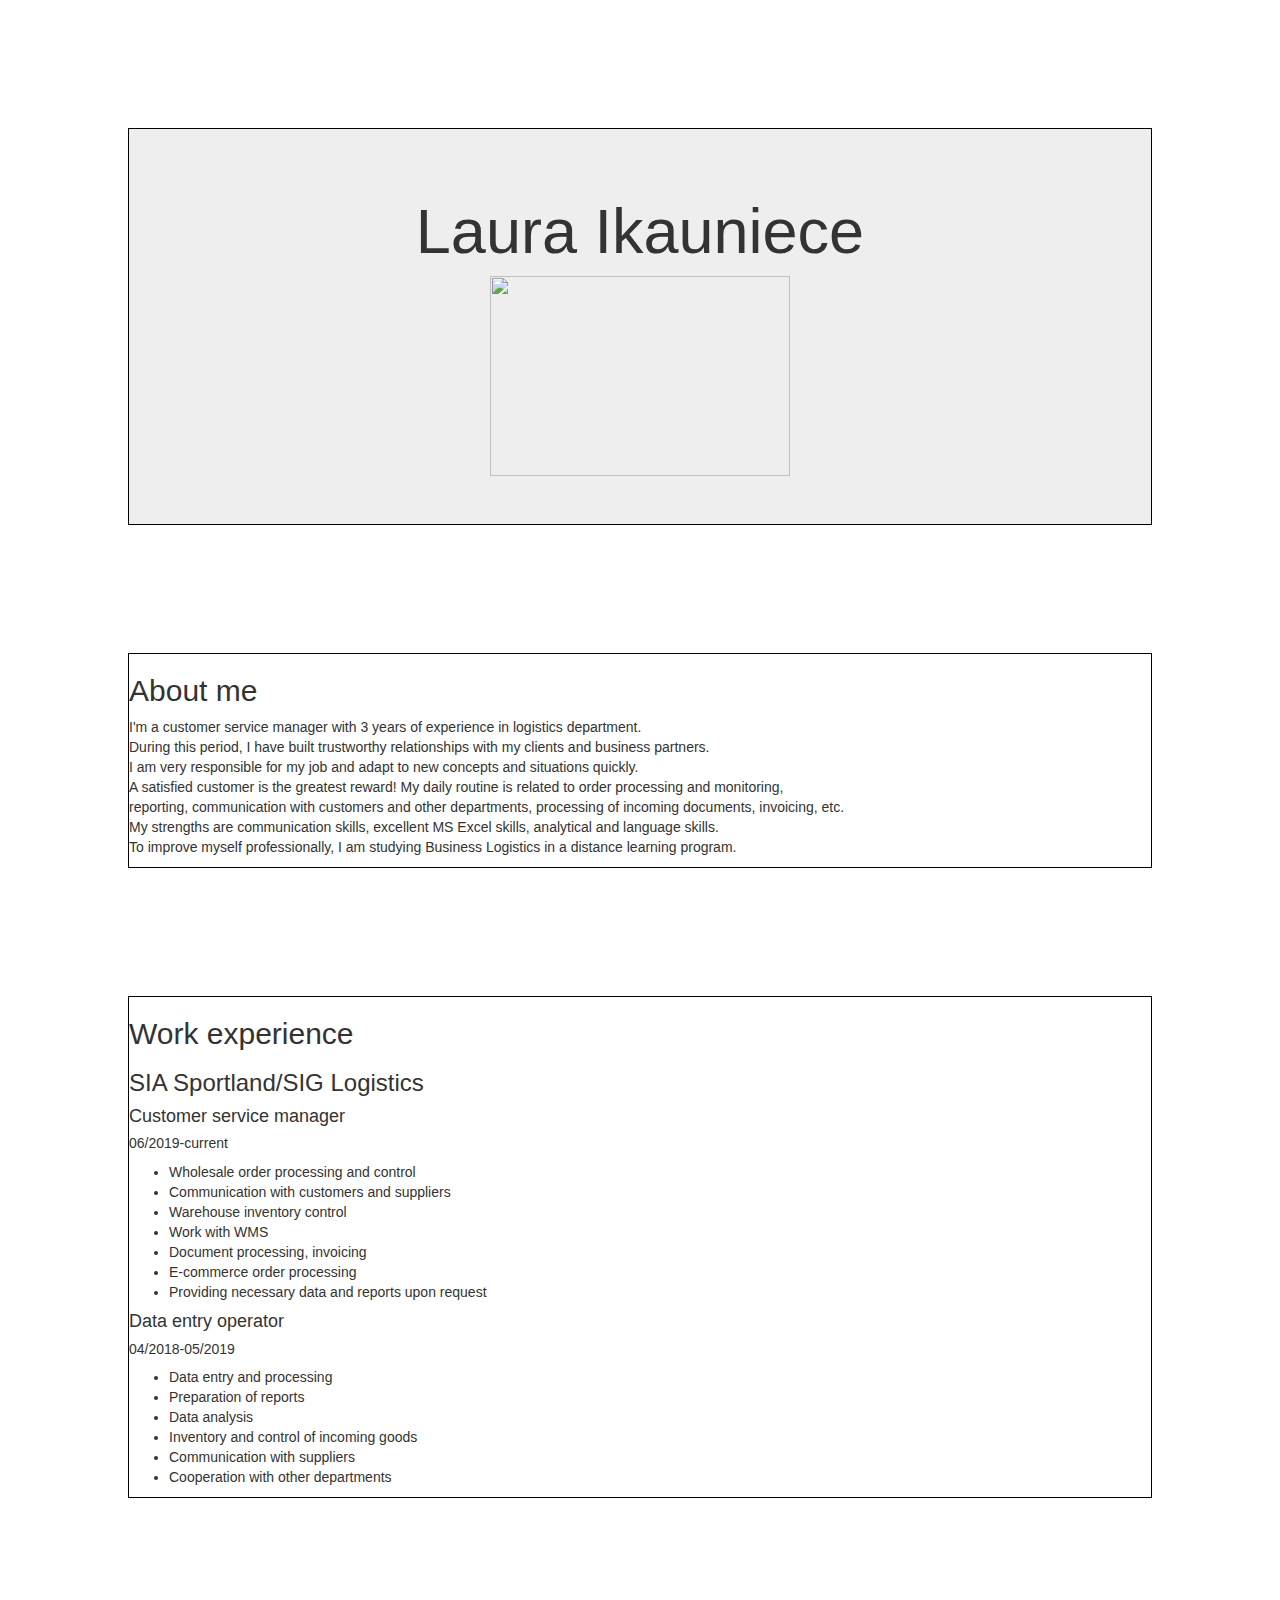
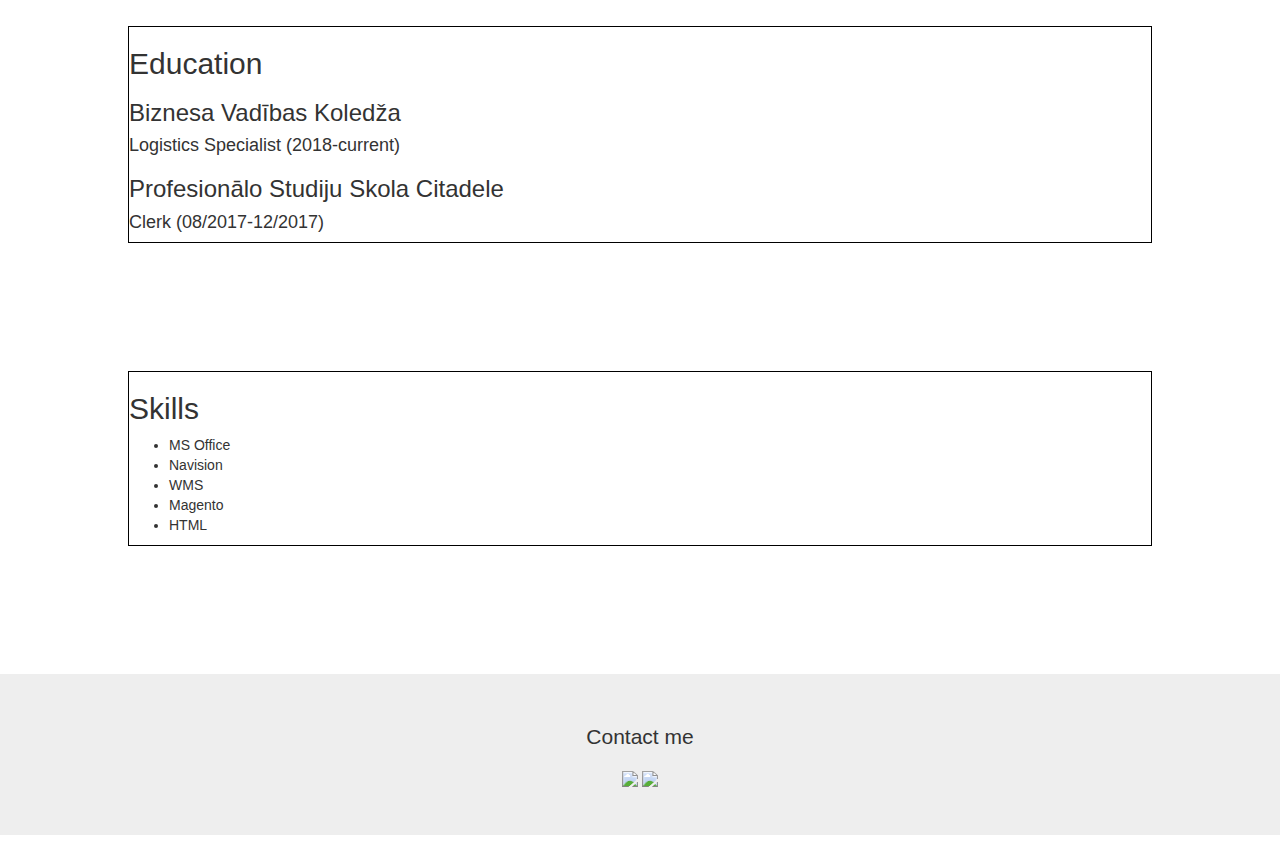
==== commit 293a0890: "iiii" ====
--- a/index.html
+++ b/index.html
@@ -1,479 +1,93 @@
 <!DOCTYPE html>
-<!--[if lt IE 7 ]><html class="ie ie6" lang="en"> <![endif]-->
-<!--[if IE 7 ]><html class="ie ie7" lang="en"> <![endif]-->
-<!--[if IE 8 ]><html class="ie ie8" lang="en"> <![endif]-->
-<!--[if (gte IE 9)|!(IE)]><!-->
 <html lang="en">
-<!--<![endif]-->
+<head>
+    <title>Laura Ikauniece</title>
+    <meta charset="UTF-8">
+    <link href="cv.css" rel="stylesheet">
+    <meta name="viewport" content="width=device-width, initial-scale=1.0">
+    <link rel="stylesheet" href="https://maxcdn.bootstrapcdn.com/bootstrap/3.4.1/css/bootstrap.min.css">
+    <script src="https://ajax.googleapis.com/ajax/libs/jquery/3.5.1/jquery.min.js"></script>
+    <script src="https://maxcdn.bootstrapcdn.com/bootstrap/3.4.1/js/bootstrap.min.js"></script>
+</head>
+<!--
+<body>
+ <div class="topnav">
+    <a href="index.html">Resume</a>
+    <a href="calc.html">Calculator</a>
+</div>
+--> 
+    <div class="jumbotron text-center">
+        <h1>Laura Ikauniece</h1>
+        <img src="https://c.files.bbci.co.uk/12A9B/production/_111434467_gettyimages-1143489763.jpg" width="300" height="200">
+    </div>
 
-<head>
+    <div class="col1">
+    <h2>About me</h2>
+    <p> I'm a customer service manager with 3 years of experience in logistics department.<br>
+        During this period, I have built trustworthy relationships with my clients and business partners.<br> 
+        I am very responsible for my job and adapt to new concepts and situations quickly.<br>
+        A satisfied customer is the greatest reward! My daily routine is related to order processing and monitoring,<br> 
+        reporting, communication with customers and other departments, processing of incoming documents, invoicing, etc.<br> 
+        My strengths are communication skills, excellent MS Excel skills, analytical and language skills.<br>
+        To improve myself professionally, I am studying Business Logistics in a distance learning program.</p>
+    </div>
 
-<!-- Basic Page Needs
-  ================================================== -->
-<meta charset="utf-8">
-<title>Laura</title>
-<meta name="description" content="">
-<meta name="author" content="">
+    <div class="work">
+        <h2>Work experience</h2>
+            <h3>SIA Sportland/SIG Logistics</h3>
+            <h4>Customer service manager</h4>
+            <h5>06/2019-current</h5>
+                <ul>
+                    <li>Wholesale order processing and control</li>
+                    <li>Communication with customers and suppliers</li>
+                    <li> Warehouse inventory control</li>
+                    <li>Work with WMS</li>
+                    <li>Document processing, invoicing</li> 
+                    <li>E-commerce order processing</li>
+                    <li> Providing necessary data and reports upon request</li>
+                </ul>
 
-<meta name="viewport" content="width=device-width, initial-scale=1, maximum-scale=1">
+            <h4>Data entry operator</h4>
+            <h5>04/2018-05/2019</h5>
+                <ul>
+                    <li>Data entry and processing</li>
+                    <li>Preparation of reports</li>
+                    <li>Data analysis</li>
+                    <li>Inventory and control of incoming goods</li>
+                    <li>Communication with suppliers</li>
+                    <li>Cooperation with other departments</li>
+                </ul>
+    </div>
 
-<!-- CSS
-  ================================================== -->
+    <div>
+        <h2>Education</h2>
+ 
+        <h3>Biznesa Vadības Koledža</h3>
+        <h4>Logistics Specialist (2018-current)</h4>
+        <h3>Profesionālo Studiju Skola Citadele</h3>
+        <h4>Clerk (08/2017-12/2017)</h4>
+    </div>
 
-<link rel="stylesheet" href="stylesheets/animate.css">
-<link rel="stylesheet" href="stylesheets/layout.css">
-<link rel="stylesheet" href="stylesheets/responsive.css">
-<link rel="stylesheet" href="bootstrap/css/bootstrap.min.css">
+    <div>
+        <h2>Skills</h2>
 
-<link rel="stylesheet" type="text/css" href="image_gallery/css/jquery.fancybox.css">
-<link rel="stylesheet" href="image_gallery/css/styles.css">
-    
-<link href="http://maxcdn.bootstrapcdn.com/font-awesome/4.4.0/css/font-awesome.min.css" rel="stylesheet">
+        <ul>
+            <li>MS Office</li>
+            <li>Navision</li>
+            <li>WMS</li>
+            <li>Magento</li>
+            <li>HTML</li>
+            
+        </ul>
+    </div> 
 
- <!-- jQuery (necessary for Bootstrap's JavaScript plugins) -->
-    <script src="https://ajax.googleapis.com/ajax/libs/jquery/1.12.4/jquery.min.js"></script>
-    <!-- Include all compiled plugins (below), or include individual files as needed -->
-    <script src="bootstrap/js/bootstrap.min.js"></script>
-
- 
-
-<!--[if IE 7]>
-        <link rel="stylesheet" type="text/css" href="stylesheets/ie7.css">
-<![endif]-->
-<!--[if lt IE 9]>
-		<script src="http://html5shim.googlecode.com/svn/trunk/html5.js"></script>
-	<![endif]-->
-
-<!-- Favicons
-	================================================== -->
-
-
-</head>
-<body>
-
-<!-- Primary Page Layout
-	================================================== --> 
-     <!-- Start  Mobile & Tab Header-->
-    <div class="rzm_mobile_header col-sm-12 col-xs-12 hidden-lg hidden-md">
-        <div class="mob_nav  navbar navbar-inverse navbar-fixed-top" id="slide-nav">
-        	
-        	<div class="navbar-header">
-				 <a class="navbar-toggle"></a>
-             </div>
-
-             <div id="slidemenu" class="navbar-default navbar-inverse">
-                    <ul class="nav navbar-nav primary">
-               
-                    <li><a href="#home">About </a></li>
-                    <li><a href="#experience">Experience</a></li>
-                    <li><a class="contact-form" href="#contact">Contact</a></li>
-                    
-                  </ul>
-             </div>
-        </div>
-    </div>
-  
-    <!-- End  Mobile & Tab Header-->
-   <!-- Start outside-header -->
-<div class="rzm_outside-header" id="home">
- 
-  
-</div>
-<!-- End outside-header -->
-<!-- Start Outside Main -->
-
-<div class="outside-main" id="page-content">
-  
-  <!-- Start Main Container -->
-  <div class="container">
-    <div class="row">
-        <div class="col-md-3 col-sm-12 rzm_profile_nav">
-            <div class="sticky">
-           <div class="logo">
-            <img src="img/145654872_1210240629371472_6794753994747252768_n.jpg" alt="profile_photo" class="img-responsive img-circle">
-           </div>
-             <!-- Start primary navigation -->
-          <div class="rzm_main_menu hidden-sm hidden-xs">
-              <ul class="primary">
-           
-                <li class="first"><a href="#home">About </a></li>
-                <li><a href="#experience">Experience</a></li>
-                <li><a class="contact-form" href="#contact">Contact</a></li>
-                <li><a href="#home" class="go_to_top">Top <i class="fa fa-arrow-up" aria-hidden="true"></i></a></li>
-              </ul>
-              
-              <div class="social_nav">
-               <a href=""><i class="fa fa-facebook" aria-hidden="true"></i></a>
-               <a href=""><i class="fa fa-twitter" aria-hidden="true"></i></a>
-               <a href=""><i class="fa fa-behance" aria-hidden="true"></i></a>
-               <a href=""><i class="fa fa-dribbble" aria-hidden="true"></i></a>
-              </div>
-          </div>
-          <!-- End Primary navigation -->
-        </div>
-    
-        </div>
-    
-    <div class="clearfix"></div>
-    <!-- Start Profile Section -->
-    <section class="col-md-9 col-sm-12 col-xs-12 col-md-offset-3 first profile rez_about">
-      <div class="rez_top_title">
-      		<h1>Hi, My Name is Laura Ikauniece</h1>
-            <p>I learn programming and it is fun!</p>
-      </div>
-      <h1 class="title">About Me</h1>
-     
-      <!-- Start About section -->
-      <div class="col-md-12 col-sm-12 col-xs-12  omega  about">
-        <p class="about_info"> I'm a customer service manager with 3 years of experience in logistics department.
-            During this period, I have built trustworthy relationships with my clients and business partners.
-            I am very responsible for my job and adapt to new concepts and situations quickly.
-            A satisfied customer is the greatest reward! My daily routine is related to order processing and monitoring,
-            reporting, communication with customers and other departments, processing of incoming documents, invoicing, etc.
-            My strengths are communication skills, excellent MS Excel skills, analytical and language skills.
-            To improve myself professionally, I am studying Business Logistics in a distance learning program.</p>
-
-        <div class="rzm_progress_bar">
-            <h4>MS Office</h4>
-            <small class="pull-right rzm_perchantage">50%</small>
-            <div class="progress">
-                  <div class="progress-bar" role="progressbar" aria-valuenow="50" aria-valuemin="0" aria-valuemax="50" style="width: 10%;">
-                    <span class="sr-only">50% Complete</span>
-                  </div>
-            </div>
-        </div><!--Progress Item One-->
-    
-        <div class="rzm_progress_bar">
-            <h4>Navision</h4>
-            <small class="pull-right rzm_perchantage">50%</small>
-            <div class="progress">
-                  <div class="progress-bar" role="progressbar" aria-valuenow="50" aria-valuemin="0" aria-valuemax="50" style="width:5%;">
-                    <span class="sr-only">50% Complete</span>
-                  </div>
-            </div>
-
-            <div class="rzm_progress_bar">
-                <h4>Magento</h4>
-                <small class="pull-right rzm_perchantage">50%</small>
-                <div class="progress">
-                      <div class="progress-bar" role="progressbar" aria-valuenow="50" aria-valuemin="0" aria-valuemax="50" style="width:5%;">
-                        <span class="sr-only">50% Complete</span>
-                      </div>
-                </div>
-
-                <div class="rzm_progress_bar">
-                    <h4>HTML/CSS</h4>
-                    <small class="pull-right rzm_perchantage">20%</small>
-                    <div class="progress">
-                          <div class="progress-bar" role="progressbar" aria-valuenow="20" aria-valuemin="0" aria-valuemax="20" style="width:5%;">
-                            <span class="sr-only">20% Complete</span>
-                          </div>
-                    </div>
-      </div>
-      
-      <!-- End About -->
-      
-      <div class="clear">
-      </div>
-      
-    </section>
-    <!-- End About section -->
-
-   <!-- Start Experience section -->
-    <section class="col-md-9 col-sm-12 col-xs-12 col-md-offset-3 rzm_experience" id="experience">
-      <h1 class="title">My Experience</h1>
-      <div id="rzm_timeline">
-            
-        <div class="row rzm_timeline-movement">
-        
-            <div class="rzm_timeline-badge active_box">    
-            </div>
-        
-        
-            <div class="col-sm-6 col-xs-12 rzm_timeline-item">
-                <div class="row">
-                    <div class="col-sm-11 col-xs-12">
-                        <div class="rzm_timeline-panel credits">
-                            <ul class="rzm_timeline-panel-ul">
-                                <li>Mar 2016 - Present </li>
-                            </ul>
-                        </div>
-        
-                    </div>
-                </div>
-            </div>
-        
-            <div class="col-sm-6 col-xs-12  rzm_timeline-item">
-                <div class="row">
-                    <div class="col-sm-offset-1 col-sm-11 col-xs-12">
-                        <div class="rzm_timeline-panel debits">
-                            <ul class="rzm_timeline-panel-ul active">
-                                <li><span class="rzm_importo">Vebox Creative</span></li>
-                                <li><span class="rzm_causale">CEO, Graphic Designer </span> </li>
-                                
-                            </ul>
-                        </div>
-        
-                    </div>
-                </div>
-            </div>
-        </div>
-        
-        <!--due -->
-        
-        <div class="row rzm_timeline-movement">
-        
-            <div class="rzm_timeline-badge ">    
-            </div>
-        
-        
-            <div class="col-sm-6 col-xs-12 rzm_timeline-item">
-                <div class="row">
-                    <div class="col-sm-11 col-xs-12">
-                        <div class="rzm_timeline-panel credits">
-                            <ul class="rzm_timeline-panel-ul">
-                                <li>Aug 2015 - Mar 2016 </li>
-                            </ul>
-                        </div>
-        
-                    </div>
-                </div>
-            </div>
-        
-            <div class="col-sm-6  col-xs-12 rzm_timeline-item">
-                <div class="row">
-                    <div class="col-sm-offset-1 col-sm-11 col-xs-12">
-                        <div class="rzm_timeline-panel debits">
-                            <ul class="rzm_timeline-panel-ul">
-                                <li><span class="importo">Gravity Inc</span></li>
-                                <li><span class="rzm_causale">Web Analysist, UI Designer </span> </li>
-                                </ul>
-                        </div>
-        
-                    </div>
-                </div>
-            </div>
-        </div>
-<!--Expeeience Item two-->
-<div class="row rzm_timeline-movement">
-        
-            <div class="rzm_timeline-badge">    
-            </div>
-        
-        
-            <div class="col-sm-6 col-xs-12 rzm_timeline-item">
-                <div class="row">
-                    <div class="col-sm-11 col-xs-12">
-                        <div class="rzm_timeline-panel credits">
-                            <ul class="rzm_timeline-panel-ul">
-                                <li>Jan 2013 - Aug 2015 </li>
-                            </ul>
-                        </div>
-        
-                    </div>
-                </div>
-            </div>
-        
-            <div class="col-sm-6  col-xs-12 rzm_timeline-item">
-                <div class="row">
-                    <div class="col-sm-offset-1 col-sm-11 col-xs-12">
-                        <div class="rzm_timeline-panel debits">
-                            <ul class="rzm_timeline-panel-ul">
-                                <li><span class="importo">WebFX Corporation</span></li>
-                                <li><span class="rzm_causale">UI/UX Desinger, SEO Specialist </span> </li>
-                               
-                            </ul>
-                        </div>
-        
-                    </div>
-                </div>
-            </div>
-            
-  </div>
-<!--expereince Item three-->
-<div class="row rzm_timeline-movement">
-        
-            <div class="rzm_timeline-badge">    
-            </div>
-        
-        
-            <div class="col-sm-6  rzm_timeline-item">
-                <div class="row">
-                    <div class="col-sm-11 col-xs-12">
-                        <div class="rzm_timeline-panel credits">
-                            <ul class="rzm_timeline-panel-ul">
-                                <li>Sep 2013 - Jan 2013 </li>
-                            </ul>
-                        </div>
-        
-                    </div>
-                </div>
-            </div>
-        
-            <div class="col-sm-6  rzm_timeline-item">
-                <div class="row">
-                    <div class="col-sm-offset-1 col-sm-11 col-xs-12">
-                        <div class="rzm_timeline-panel debits">
-                            <ul class="rzm_timeline-panel-ul">
-                                <li><span class="importo">Colorista</span></li>
-                                <li><span class="rzm_causale">Retoucher, Assistant Photographer </span> </li>
-                               
-                            </ul>
-                        </div>
-        
-                    </div>
-                </div>
-            </div>
-            
-        </div>
-<!--expereince Item four-->
-<div class="row rzm_timeline-movement">
-        
-            <div class="rzm_timeline-badge">    
-            </div>
-        
-        
-            <div class="col-sm-6  rzm_timeline-item">
-                <div class="row">
-                    <div class="col-sm-11 col-xs-12">
-                        <div class="rzm_timeline-panel credits">
-                            <ul class="rzm_timeline-panel-ul">
-                                <li>Nov 2010 - Sep 2013 </li>
-                            </ul>
-                        </div>
-        
-                    </div>
-                </div>
-            </div>
-        
-            <div class="col-sm-6  rzm_timeline-item">
-                <div class="row">
-                    <div class="col-sm-offset-1 col-sm-11 col-xs-12">
-                        <div class="rzm_timeline-panel debits">
-                            <ul class="rzm_timeline-panel-ul">
-                                <li><span class="importo">GraphicPen</span></li>
-                                <li><span class="rzm_causale">Print Designer, UI Designer </span> </li>
-                               
-                            </ul>
-                        </div>
-        
-                    </div>
-                </div>
-            </div>
-            
-        </div>
-<!--expereince Item Five-->
-    
-        </div>
-		<div class="rzm_button">
-        	<a href="" class="btn btn-sm btn-default"><i class="fa fa-download" aria-hidden="true"></i>Resume</a>
-        </div>
-    </section>
-   <!-- End Experience section -->
-
-   <!-- Start Contact section -->
-   <section class="col-md-9 col-sm-12 col-xs-12 col-md-offset-3 rzm_contact" id="contact">
-   		<h1 class="title">Contact</h1>
-      <!-- Start Contact Form -->
-<form id="contact-form" method="post" action="contact-form.php" role="form">
-
-                        <div class="messages"></div>
-
-                        <div class="controls">
-
-                            <div class="row">
-                                <div class="col-md-3 col-xs-12 input-group">
-                                    <div class="form-group">
-                                        <input id="form_name" type="text" name="name" class="form-control" placeholder="First Name *" required="required" data-error="Firstname is required.">
-                                        <div class="help-block with-errors"></div>
-                                    </div>
-                                </div>
-                                <div class="col-md-3 col-xs-12 input-group">
-                                    <div class="form-group">
-                                        <input id="form_lastname" type="text" name="surname" class="form-control" placeholder="Last Name *" required="required" data-error="Lastname is required.">
-                                        <div class="help-block with-errors"></div>
-                                    </div>
-                                </div>
-                                  <div class="col-md-3 col-xs-12 input-group">
-                                    <div class="form-group">
-                                        <input id="form_email" type="email" name="email" class="form-control" placeholder="Email *" required="required" data-error="Valid email is required.">
-                                        <div class="help-block with-errors"></div>
-                                    </div>
-                                </div>
-                                <div class="col-md-3 col-xs-12 input-group">
-                                    <div class="form-group">
-                                        <input id="form_phone" type="tel" name="phone" class="form-control" placeholder="Phone">
-                                        <div class="help-block with-errors"></div>
-                                    </div>
-                                </div>
-                            </div>
-                          
-                              
-                          
-                            <div class="row">
-                                <div class="col-md-12 col-xs-12 input-group rzm_msz_box">
-                                    <div class="form-group">
-                                        <textarea id="form_message" name="message" class="form-control" placeholder="Type your email here! If you want to say just “Hi”, that is also okay." rows="6" required="required" data-error="Please,leave us a message."></textarea>
-                                        <div class="help-block with-errors"></div>
-                                    </div>
-                                </div>
-                                <div class="col-md-12">
-                                    <input type="submit" class="btn btn-success btn-send main-btn center-block" value="Send message">
-                                </div>
-                            </div>
-                        </div>
-
-                    </form>   
-<!-- End Contact Form -->
-   </section>
-   <!-- End Contact section -->
-  
- </div>
- </div><!-- End Main Container-->
- </div> <!-- End Outside Main-->
- 
-  <!-- Start footer section -->
-   		<section class="col-md-12 col-sm-12 col-xs-12 rzm_footer container-fluid">
-        	<div class="container">
-                <h4>Find Me on</h4>
-                <div class="rez_footer_social">
-                
-                       <a href=""><i class="fa fa-facebook" aria-hidden="true"></i></a>
-                        <a href=""><i class="fa fa-twitter" aria-hidden="true"></i></a>
-                        <a href=""><i class="fa fa-google-plus" aria-hidden="true"></i></a>
-                        <a href=""><i class="fa fa-behance" aria-hidden="true"></i></a>
-                        <a href=""><i class="fa fa-dribbble" aria-hidden="true"></i></a>
-                        <a href=""><i class="fa fa-pinterest-p" aria-hidden="true"></i></a>
-                        <a href=""><i class="fa fa-instagram" aria-hidden="true"></i></a>
-                   
-                </div>
-                <p>© All the works in my portfolio is my property, Please do not use them without my permission.</p>
-            </div>
-        </section>
-   <!-- End footer section -->
-<!-- JS
-	================================================== --> 
-
-<script src="javascripts/jquery.tipsy.js"></script> 
-
-<script src="javascripts/jquery.scrollTo-min.js" ></script> 
-<script src="javascripts/jquery.localscroll-min.js" ></script> 
-<script  src="javascripts/jquery.easing.1.3.js"></script> 
-<script src="javascripts/script.js"></script> 
-
-<!--contact form script starts-->
-<script src="contact.js"></script> 
-<script src="javascripts/jquery.validate.js" type="text/javascript"></script>
-
-<script src="image_gallery/js/isotope.min.js"></script>
-<script src="image_gallery/js/jquery.fancybox.pack.js"></script>
-<script src="image_gallery/js/main.js"></script>
-
-
-
-<!-- End Document
-================================================== -->
 </body>
 
+<footer class="jumbotron text-center">
+    <p>Contact me</p> 
+    <a href="https://www.facebook.com/shirolv/" target="_blank"><img src="https://cdn.iconscout.com/icon/free/png-256/facebook-logo-2019-1597680-1350125.png" width="20px" class="icon"></a>
+    <a href="https://www.instagram.com/laura.ikauniece/?fbclid=IwAR0QBk7-5PcIYWHaXCot9bhuOblBxMO57xc6brdKB1jN_JJ4NTwTatI1Sk4" target="_blank">
+    <img src="https://upload.wikimedia.org/wikipedia/commons/thumb/a/a5/Instagram_icon.png/768px-Instagram_icon.png" width="20" class="icon"> </a>
+</footer>
 
 </html>--- a/cv.css
+++ b/cv.css
@@ -0,0 +1,9 @@
+body {
+    background-color: blanchedalmond;
+}
+
+div {
+    border: 1px solid black;
+    margin: 10%;
+
+}
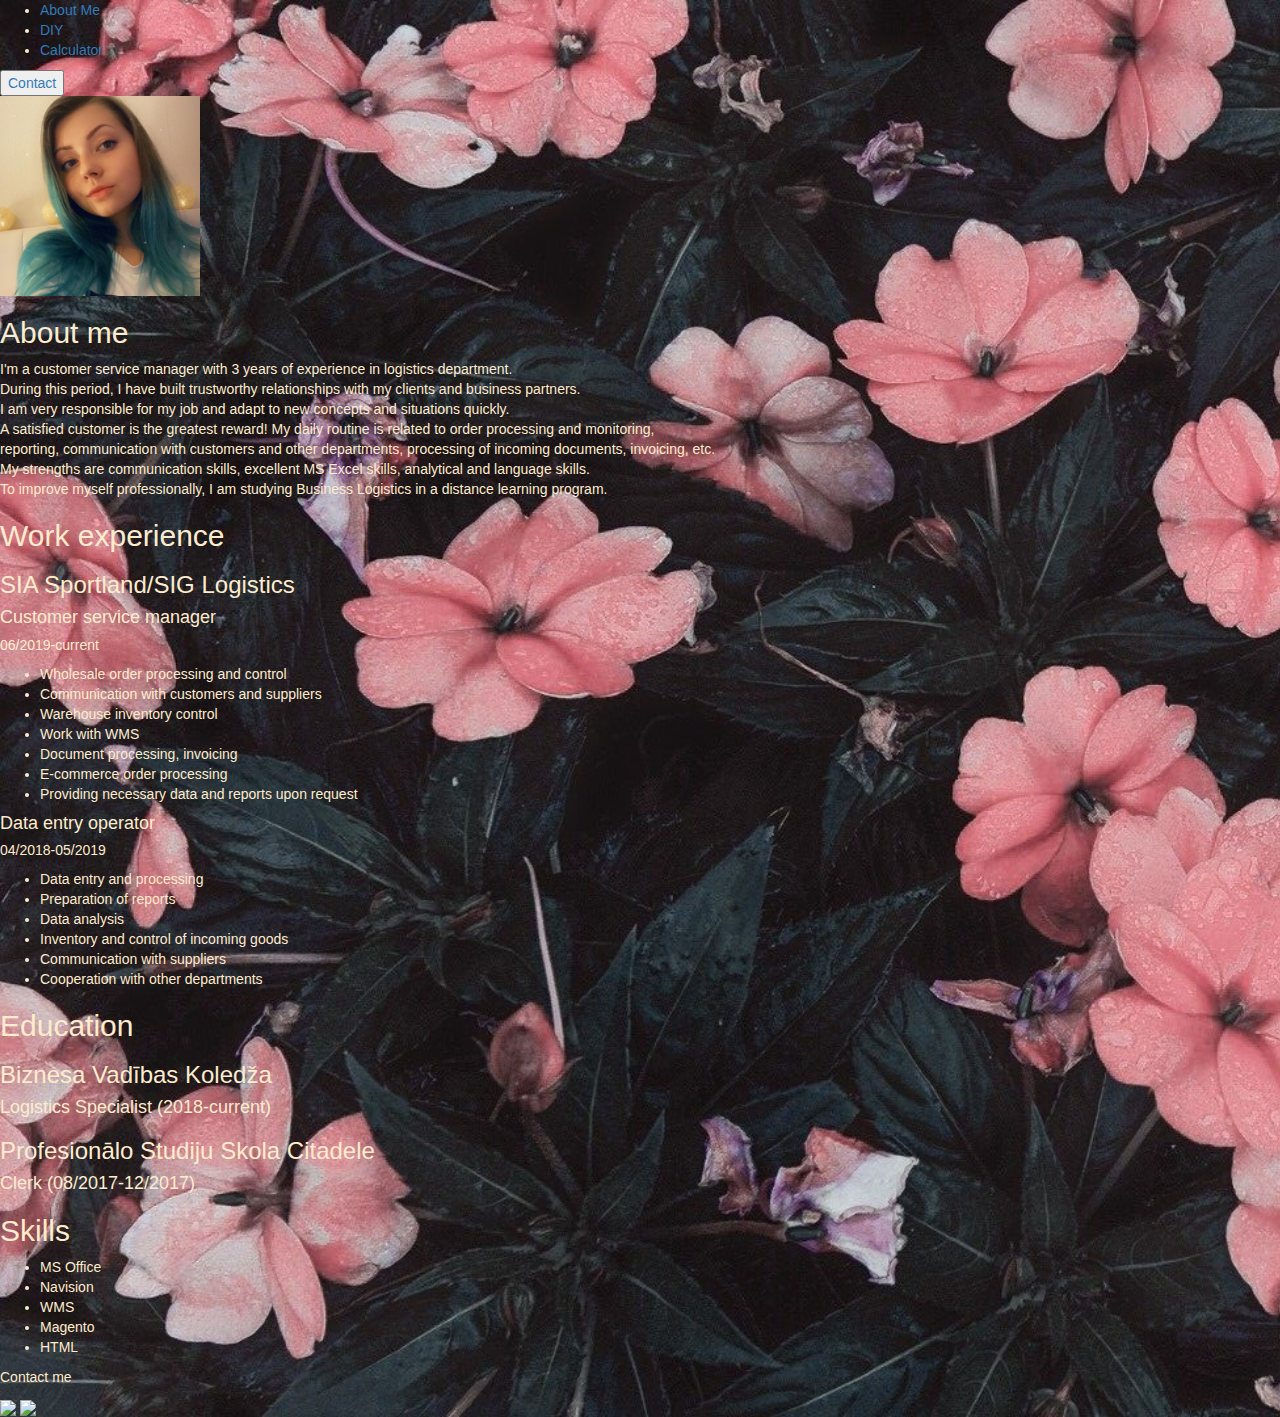
==== commit bf0062b7: "." ====
--- a/index.html
+++ b/index.html
@@ -3,25 +3,28 @@
 <head>
     <title>Laura Ikauniece</title>
     <meta charset="UTF-8">
-    <link href="cv.css" rel="stylesheet">
+    <link href="style.css" rel="stylesheet">
     <meta name="viewport" content="width=device-width, initial-scale=1.0">
     <link rel="stylesheet" href="https://maxcdn.bootstrapcdn.com/bootstrap/3.4.1/css/bootstrap.min.css">
     <script src="https://ajax.googleapis.com/ajax/libs/jquery/3.5.1/jquery.min.js"></script>
     <script src="https://maxcdn.bootstrapcdn.com/bootstrap/3.4.1/js/bootstrap.min.js"></script>
 </head>
-<!--
+
 <body>
- <div class="topnav">
-    <a href="index.html">Resume</a>
-    <a href="calc.html">Calculator</a>
-</div>
---> 
-    <div class="jumbotron text-center">
-        <h1>Laura Ikauniece</h1>
-        <img src="https://c.files.bbci.co.uk/12A9B/production/_111434467_gettyimages-1143489763.jpg" width="300" height="200">
-    </div>
-
-    <div class="col1">
+    <header>
+        <nav>
+            <ul class="nav_links">
+                <li><a href="index.html">About Me</a></li>
+                <li><a href="DYI.html">DIY</a></li>
+                <li><a href="Calculator/calculator.html">Calculator</a></li>
+            </ul>
+        </nav> 
+        <a class="cta" href="#"><button>Contact</button></a>
+    </header>
+    
+    <div>
+    <img src="Images/106471156_4018744938167372_4697849712803109086_n.jpg" width="200" height="200">
+  
     <h2>About me</h2>
     <p> I'm a customer service manager with 3 years of experience in logistics department.<br>
         During this period, I have built trustworthy relationships with my clients and business partners.<br> 
@@ -32,7 +35,7 @@
         To improve myself professionally, I am studying Business Logistics in a distance learning program.</p>
     </div>
 
-    <div class="work">
+    <div>
         <h2>Work experience</h2>
             <h3>SIA Sportland/SIG Logistics</h3>
             <h4>Customer service manager</h4>
@@ -83,7 +86,7 @@
 
 </body>
 
-<footer class="jumbotron text-center">
+<footer>
     <p>Contact me</p> 
     <a href="https://www.facebook.com/shirolv/" target="_blank"><img src="https://cdn.iconscout.com/icon/free/png-256/facebook-logo-2019-1597680-1350125.png" width="20px" class="icon"></a>
     <a href="https://www.instagram.com/laura.ikauniece/?fbclid=IwAR0QBk7-5PcIYWHaXCot9bhuOblBxMO57xc6brdKB1jN_JJ4NTwTatI1Sk4" target="_blank">
--- a/style.css
+++ b/style.css
@@ -0,0 +1,9 @@
+body {
+    background-repeat: no-repeat;
+    background-size: cover;
+    background-image: url("Images/1ced8f1162f55641489dc2ef071e7f57.jpg")
+}
+
+* {
+    color: blanchedalmond;
+}